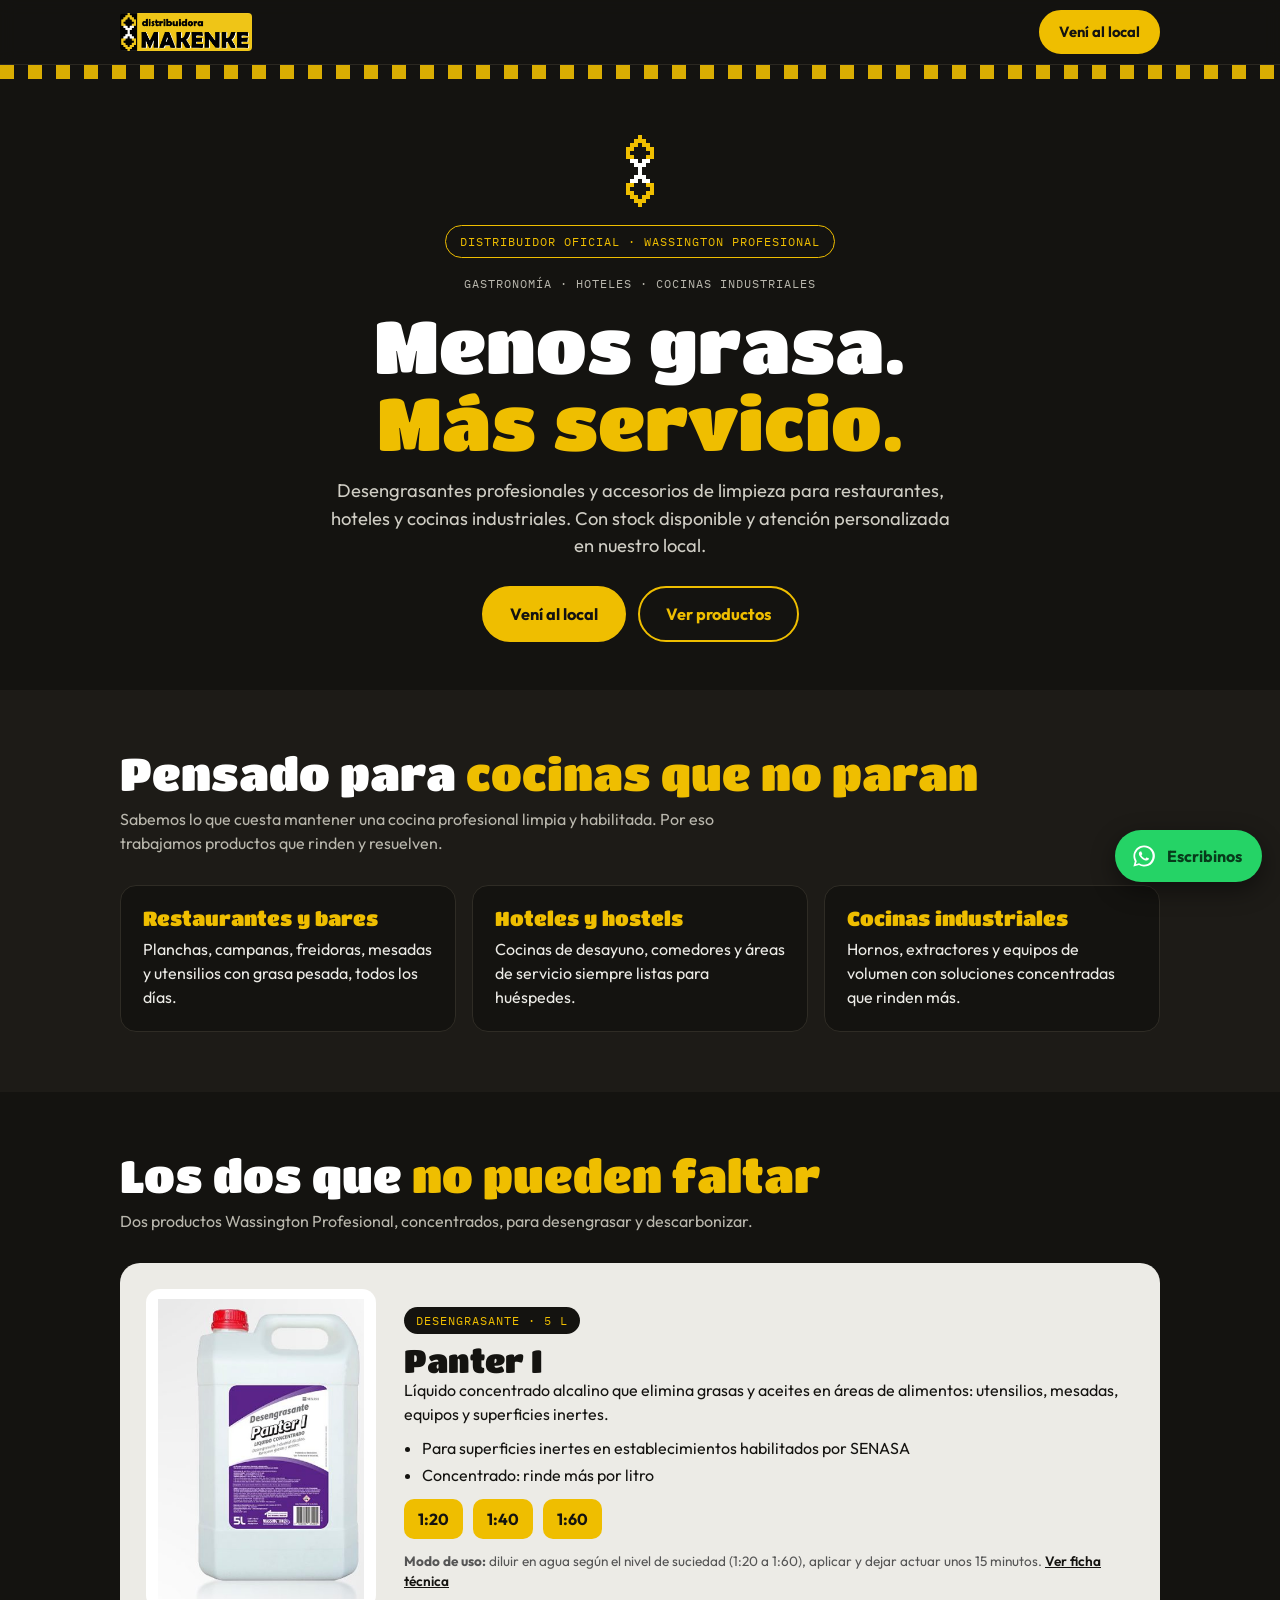
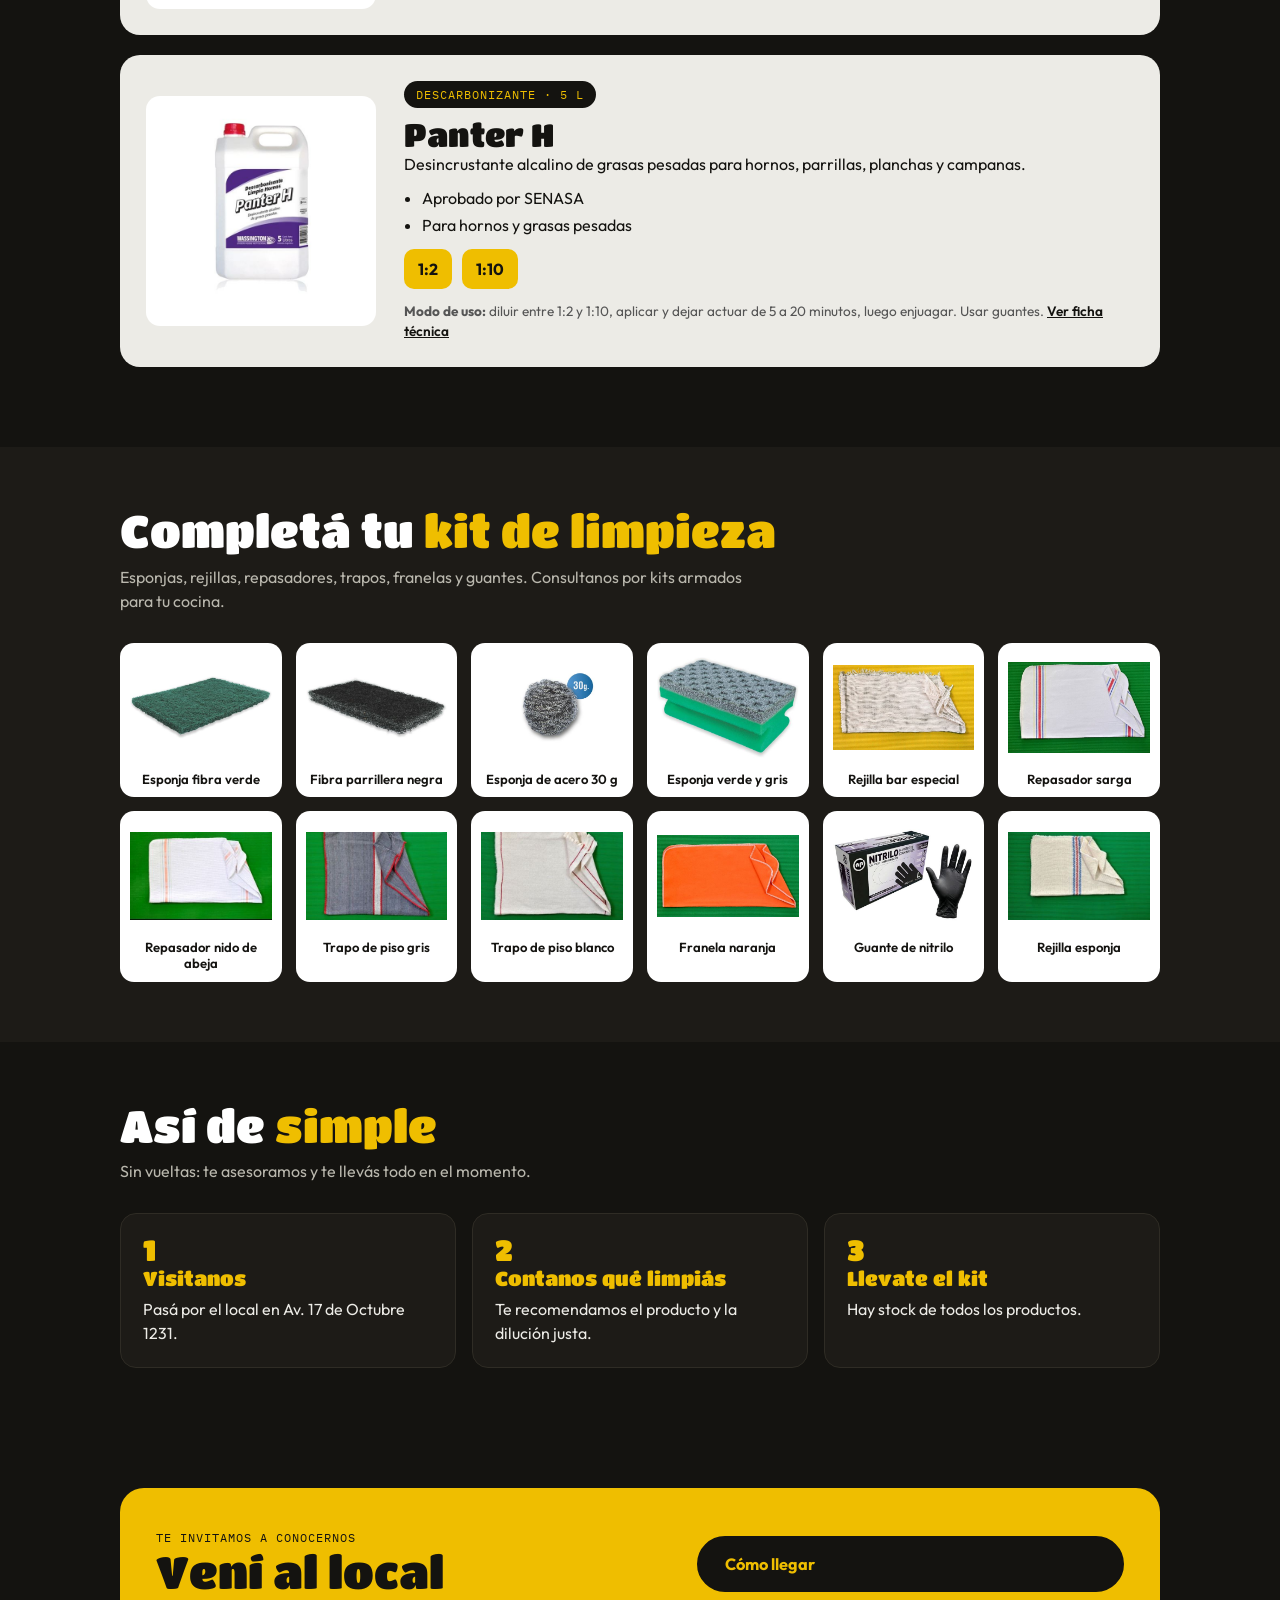
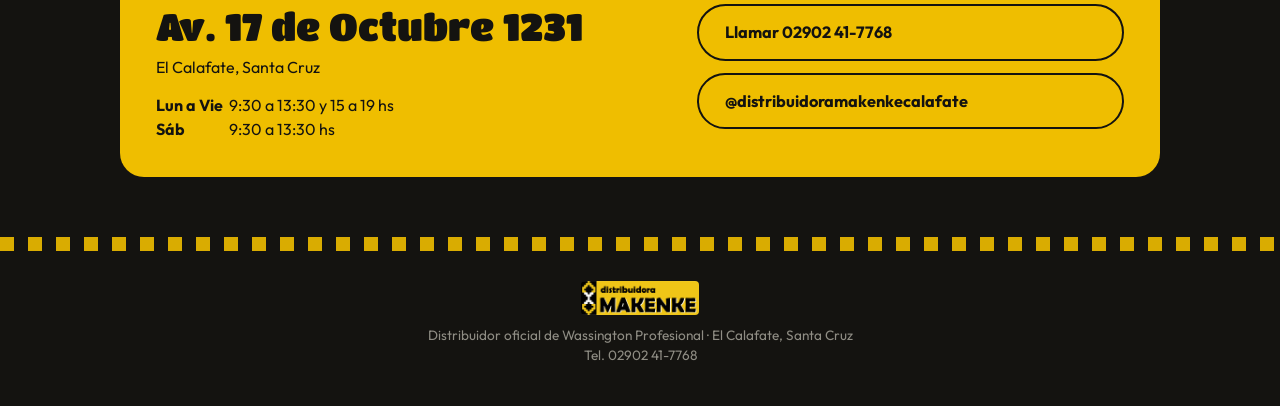
==== index.html @ ce03c11b "Subida de info" ====
<!DOCTYPE html>
<html lang="es-AR"><head><meta charset="utf-8">
<meta name="viewport" content="width=device-width,initial-scale=1">
<title>Cocina Impecable | Distribuidora Makenke · El Calafate</title>
<meta name="description" content="Desengrasantes Panter I y Panter H de Wassington Profesional para gastronomía, hoteles y cocinas industriales. Distribuidor oficial en El Calafate.">
<link rel="preconnect" href="https://fonts.googleapis.com"><link rel="preconnect" href="https://fonts.gstatic.com" crossorigin>
<link href="https://fonts.googleapis.com/css2?family=Titan+One&family=Outfit:wght@400;500;600;700&family=IBM+Plex+Mono:wght@500&display=swap" rel="stylesheet">
<style>
:root{--y:#EFBE00;--k:#141310;--k2:#1d1b17;--p:#ECEBE6;--w:#fff}
*{box-sizing:border-box;margin:0}
html{scroll-behavior:smooth}
body{font-family:Outfit,system-ui,sans-serif;background:var(--k);color:var(--p);line-height:1.5;-webkit-font-smoothing:antialiased}
img{max-width:100%;display:block}
a{color:inherit}
.wrap{max-width:1080px;margin:0 auto;padding:0 20px}
h1,h2,h3,.t{font-family:"Titan One",Outfit,sans-serif;font-weight:400;line-height:1.05}
.mono{font-family:"IBM Plex Mono",monospace;letter-spacing:.08em;text-transform:uppercase;font-size:.78rem}
.btn{display:inline-block;background:var(--y);color:var(--k);font-weight:700;text-decoration:none;padding:14px 26px;border-radius:999px;font-size:1.02rem;border:2px solid var(--y);transition:transform .15s}
.btn:hover{transform:translateY(-2px)}
.btn.o{background:transparent;color:var(--y)}
.guard{height:14px;background:repeating-linear-gradient(90deg,var(--y) 0 14px,transparent 14px 28px);opacity:.9}
header{position:sticky;top:0;z-index:9;background:rgba(20,19,16,.94);backdrop-filter:blur(8px);border-bottom:1px solid #2b2822}
header .wrap{display:flex;align-items:center;justify-content:space-between;gap:12px;padding-top:10px;padding-bottom:10px}
header img{height:38px;width:auto;border-radius:4px}
header .btn{padding:9px 18px;font-size:.92rem}
.hero{padding:56px 0 48px;text-align:center}
.hero .iso{display:flex;justify-content:center;margin-bottom:18px}
.hero h1{font-size:clamp(2.4rem,7.5vw,4.6rem);color:var(--w);margin:14px 0 16px}
.hero h1 em{font-style:normal;color:var(--y)}
.hero p.lead{max-width:640px;margin:0 auto 26px;font-size:1.15rem;color:#cfcdc4}
.cta{display:flex;gap:12px;justify-content:center;flex-wrap:wrap}
.badge{display:inline-block;border:1px solid var(--y);color:var(--y);padding:6px 14px;border-radius:999px}
section{padding:60px 0}
section.alt{background:var(--k2)}
h2{font-size:clamp(1.8rem,5vw,2.8rem);color:var(--w);margin-bottom:10px}
h2 em{font-style:normal;color:var(--y)}
.sub{color:#b9b7ad;max-width:640px;margin-bottom:30px}
.grid3{display:grid;grid-template-columns:repeat(auto-fit,minmax(240px,1fr));gap:16px}
.card{background:var(--k2);border:1px solid #2f2c25;border-radius:16px;padding:22px}
section.alt .card{background:var(--k);}
.card h3{font-size:1.25rem;color:var(--y);margin-bottom:8px}
.prod{display:grid;grid-template-columns:230px 1fr;gap:28px;align-items:center;background:var(--p);color:var(--k);border-radius:20px;padding:26px;margin-bottom:20px}
.prod .ph{background:#fff;border-radius:14px;padding:10px;display:flex;justify-content:center}
.prod .ph img{max-height:300px;width:auto;object-fit:contain}
.prod h3{font-size:2rem;color:var(--k)}
.prod .tag{display:inline-block;background:var(--k);color:var(--y);padding:4px 12px;border-radius:999px;margin-bottom:10px}
.prod ul{padding-left:18px;margin:10px 0}
.prod li{margin:3px 0}
.dil{display:flex;gap:10px;flex-wrap:wrap;margin:12px 0}
.dil span{background:var(--y);color:var(--k);font-weight:700;border-radius:10px;padding:8px 14px}
.dil small{display:block;font-weight:500;font-size:.72rem}
.fine{font-size:.85rem;color:#555}
.prod a.fl{font-weight:600;color:var(--k)}
.acc{display:grid;grid-template-columns:repeat(auto-fill,minmax(150px,1fr));gap:14px}
figure{background:#fff;border-radius:14px;padding:10px;color:var(--k);text-align:center}
figure img{height:110px;width:100%;object-fit:contain}
figcaption{font-size:.82rem;font-weight:600;margin-top:8px;line-height:1.25}
.steps{counter-reset:s;display:grid;grid-template-columns:repeat(auto-fit,minmax(220px,1fr));gap:16px}
.steps .card{position:relative;padding-top:54px}
.steps .card::before{counter-increment:s;content:counter(s);position:absolute;top:14px;left:22px;font-family:"Titan One";font-size:1.8rem;color:var(--y)}
.visit{background:var(--y);color:var(--k);border-radius:24px;padding:36px;display:grid;grid-template-columns:1.2fr 1fr;gap:28px}
.visit h2{color:var(--k)}
.visit .addr{font-family:"Titan One";font-size:clamp(1.6rem,4.5vw,2.4rem);line-height:1.1;margin:8px 0}
.visit .btn{background:var(--k);color:var(--y);border-color:var(--k)}
.visit .btn.o{background:transparent;color:var(--k)}
.hrs b{display:inline-block;min-width:70px}
footer{padding:30px 0 40px;text-align:center;color:#8f8d84;font-size:.85rem}
footer img{height:34px;margin:0 auto 10px;border-radius:4px}
@media(max-width:720px){.prod{grid-template-columns:1fr}.visit{grid-template-columns:1fr;padding:26px}.prod .ph img{max-height:220px}}
.kick{color:#b9b7ad;margin-top:16px}
.wa{position:fixed;right:18px;bottom:calc(18px + env(safe-area-inset-bottom));z-index:20;display:flex;align-items:center;gap:10px;background:#25D366;color:#073b1b;text-decoration:none;font-weight:700;padding:13px 20px 13px 16px;border-radius:999px;box-shadow:0 8px 24px rgba(0,0,0,.45);animation:pulse 2.6s infinite}
.wa svg{width:26px;height:26px;flex:none}
@keyframes pulse{0%{box-shadow:0 8px 24px rgba(0,0,0,.45),0 0 0 0 rgba(37,211,102,.55)}70%,100%{box-shadow:0 8px 24px rgba(0,0,0,.45),0 0 0 16px rgba(37,211,102,0)}}
@keyframes up{from{opacity:0;transform:translateY(18px)}to{opacity:1;transform:none}}
@keyframes flo{50%{transform:translateY(-6px)}}
@keyframes slide{to{background-position:28px 0}}
.hero .iso{animation:flo 4s ease-in-out infinite}
.hero .wrap>*{animation:up .8s both}
.hero .wrap>*:nth-child(2){animation-delay:.1s}.hero .wrap>*:nth-child(3){animation-delay:.2s}.hero .wrap>*:nth-child(4){animation-delay:.3s}.hero .wrap>*:nth-child(5){animation-delay:.4s}.hero .wrap>*:nth-child(6){animation-delay:.5s}
.guard{animation:slide 3s linear infinite}
.rv{opacity:0;transform:translateY(22px);transition:opacity .7s ease,transform .7s ease}
.rv.in{opacity:1;transform:none}
.card,figure,.prod{transition:transform .25s ease,box-shadow .25s ease}
.card:hover,figure:hover{transform:translateY(-4px)}
.prod:hover{box-shadow:0 14px 34px rgba(0,0,0,.4)}
@media(prefers-reduced-motion:reduce){*{animation:none!important;transition:none!important}.rv{opacity:1;transform:none}}
@media(max-width:720px){.wa span{display:none}.wa{padding:14px}}
</style></head><body>
<header><div class="wrap"><a href="#top"><img src="[data-uri]" alt="Distribuidora Makenke"></a><a class="btn" href="#visitanos">Vení al local</a></div></header>
<div class="guard"></div>
<main id="top">
<div class="hero"><div class="wrap">
<div class="iso"><svg viewBox="0 0 42 108" width="28" height="72" aria-hidden="true"><rect x="18" y="0" width="6" height="6" fill="#EFBE00"/><rect x="12" y="6" width="6" height="6" fill="#EFBE00"/><rect x="18" y="6" width="6" height="6" fill="#EFBE00"/><rect x="24" y="6" width="6" height="6" fill="#EFBE00"/><rect x="6" y="12" width="6" height="6" fill="#EFBE00"/><rect x="12" y="12" width="6" height="6" fill="#EFBE00"/><rect x="24" y="12" width="6" height="6" fill="#EFBE00"/><rect x="30" y="12" width="6" height="6" fill="#EFBE00"/><rect x="0" y="18" width="6" height="6" fill="#EFBE00"/><rect x="6" y="18" width="6" height="6" fill="#EFBE00"/><rect x="30" y="18" width="6" height="6" fill="#EFBE00"/><rect x="36" y="18" width="6" height="6" fill="#EFBE00"/><rect x="0" y="24" width="6" height="6" fill="#EFBE00"/><rect x="36" y="24" width="6" height="6" fill="#EFBE00"/><rect x="0" y="30" width="6" height="6" fill="#EFBE00"/><rect x="6" y="30" width="6" height="6" fill="#EFBE00"/><rect x="30" y="30" width="6" height="6" fill="#EFBE00"/><rect x="36" y="30" width="6" height="6" fill="#EFBE00"/><rect x="6" y="36" width="6" height="6" fill="#fff"/><rect x="12" y="36" width="6" height="6" fill="#fff"/><rect x="24" y="36" width="6" height="6" fill="#fff"/><rect x="30" y="36" width="6" height="6" fill="#fff"/><rect x="12" y="42" width="6" height="6" fill="#fff"/><rect x="18" y="42" width="6" height="6" fill="#fff"/><rect x="24" y="42" width="6" height="6" fill="#fff"/><rect x="18" y="48" width="6" height="6" fill="#fff"/><rect x="18" y="54" width="6" height="6" fill="#fff"/><rect x="12" y="60" width="6" height="6" fill="#fff"/><rect x="18" y="60" width="6" height="6" fill="#fff"/><rect x="24" y="60" width="6" height="6" fill="#fff"/><rect x="6" y="66" width="6" height="6" fill="#fff"/><rect x="12" y="66" width="6" height="6" fill="#fff"/><rect x="24" y="66" width="6" height="6" fill="#fff"/><rect x="30" y="66" width="6" height="6" fill="#fff"/><rect x="0" y="72" width="6" height="6" fill="#EFBE00"/><rect x="6" y="72" width="6" height="6" fill="#EFBE00"/><rect x="30" y="72" width="6" height="6" fill="#EFBE00"/><rect x="36" y="72" width="6" height="6" fill="#EFBE00"/><rect x="0" y="78" width="6" height="6" fill="#EFBE00"/><rect x="36" y="78" width="6" height="6" fill="#EFBE00"/><rect x="0" y="84" width="6" height="6" fill="#EFBE00"/><rect x="6" y="84" width="6" height="6" fill="#EFBE00"/><rect x="30" y="84" width="6" height="6" fill="#EFBE00"/><rect x="36" y="84" width="6" height="6" fill="#EFBE00"/><rect x="6" y="90" width="6" height="6" fill="#EFBE00"/><rect x="12" y="90" width="6" height="6" fill="#EFBE00"/><rect x="24" y="90" width="6" height="6" fill="#EFBE00"/><rect x="30" y="90" width="6" height="6" fill="#EFBE00"/><rect x="12" y="96" width="6" height="6" fill="#EFBE00"/><rect x="18" y="96" width="6" height="6" fill="#EFBE00"/><rect x="24" y="96" width="6" height="6" fill="#EFBE00"/><rect x="18" y="102" width="6" height="6" fill="#EFBE00"/></svg></div>
<span class="badge mono">Distribuidor oficial · Wassington Profesional</span>
<p class="mono kick">Gastronomía · Hoteles · Cocinas industriales</p>
<h1>Menos grasa.<br><em>Más servicio.</em></h1>
<p class="lead">Desengrasantes profesionales y accesorios de limpieza para restaurantes, hoteles y cocinas industriales. Con stock disponible y atención personalizada en nuestro local.</p>
<div class="cta"><a class="btn" href="#visitanos">Vení al local</a><a class="btn o" href="#productos">Ver productos</a></div>
</div></div>

<section class="alt"><div class="wrap">
<h2>Pensado para <em>cocinas que no paran</em></h2>
<p class="sub">Sabemos lo que cuesta mantener una cocina profesional limpia y habilitada. Por eso trabajamos productos que rinden y resuelven.</p>
<div class="grid3">
<div class="card"><h3>Restaurantes y bares</h3><p>Planchas, campanas, freidoras, mesadas y utensilios con grasa pesada, todos los días.</p></div>
<div class="card"><h3>Hoteles y hostels</h3><p>Cocinas de desayuno, comedores y áreas de servicio siempre listas para huéspedes.</p></div>
<div class="card"><h3>Cocinas industriales</h3><p>Hornos, extractores y equipos de volumen con soluciones concentradas que rinden más.</p></div>
</div></div></section>

<section id="productos"><div class="wrap">
<h2>Los dos que <em>no pueden faltar</em></h2>
<p class="sub">Dos productos Wassington Profesional, concentrados, para desengrasar y descarbonizar.</p>

<article class="prod"><div class="ph"><img src="[data-uri]" alt="Panter I desengrasante 5 litros"></div>
<div><span class="tag mono">Desengrasante · 5 L</span><h3>Panter I</h3>
<p>Líquido concentrado alcalino que elimina grasas y aceites en áreas de alimentos: utensilios, mesadas, equipos y superficies inertes.</p>
<ul><li>Para superficies inertes en establecimientos habilitados por SENASA</li><li>Concentrado: rinde más por litro</li></ul>
<div class="dil"><span>1:20</span><span>1:40</span><span>1:60</span></div>
<p class="fine"><b>Modo de uso:</b> diluir en agua según el nivel de suciedad (1:20 a 1:60), aplicar y dejar actuar unos 15 minutos. <a class="fl" href="https://wassington.com.ar/wp-content/uploads/2024/09/Panter-I.pdf">Ver ficha técnica</a></p></div></article>

<article class="prod"><div class="ph"><img src="[data-uri]" alt="Panter H descarbonizante limpia hornos 5 litros"></div>
<div><span class="tag mono">Descarbonizante · 5 L</span><h3>Panter H</h3>
<p>Desincrustante alcalino de grasas pesadas para hornos, parrillas, planchas y campanas.</p>
<ul><li>Aprobado por SENASA</li><li>Para hornos y grasas pesadas</li></ul>
<div class="dil"><span>1:2</span><span>1:10</span></div>
<p class="fine"><b>Modo de uso:</b> diluir entre 1:2 y 1:10, aplicar y dejar actuar de 5 a 20 minutos, luego enjuagar. Usar guantes. <a class="fl" href="https://wassington.com.ar/wp-content/uploads/2024/09/Panter-H.pdf">Ver ficha técnica</a></p></div></article>
</div></section>

<section class="alt"><div class="wrap">
<h2>Completá tu <em>kit de limpieza</em></h2>
<p class="sub">Esponjas, rejillas, repasadores, trapos, franelas y guantes. Consultanos por kits armados para tu cocina.</p>
<div class="acc"><figure><img loading="lazy" src="[data-uri]" alt="Esponja fibra verde"><figcaption>Esponja fibra verde</figcaption></figure><figure><img loading="lazy" src="[data-uri]" alt="Fibra parrillera negra"><figcaption>Fibra parrillera negra</figcaption></figure><figure><img loading="lazy" src="[data-uri]" alt="Esponja de acero 30 g"><figcaption>Esponja de acero 30 g</figcaption></figure><figure><img loading="lazy" src="[data-uri]" alt="Esponja verde y gris"><figcaption>Esponja verde y gris</figcaption></figure><figure><img loading="lazy" src="[data-uri]" alt="Rejilla bar especial"><figcaption>Rejilla bar especial</figcaption></figure><figure><img loading="lazy" src="[data-uri]" alt="Repasador sarga"><figcaption>Repasador sarga</figcaption></figure><figure><img loading="lazy" src="[data-uri]" alt="Repasador nido de abeja"><figcaption>Repasador nido de abeja</figcaption></figure><figure><img loading="lazy" src="[data-uri]" alt="Trapo de piso gris"><figcaption>Trapo de piso gris</figcaption></figure><figure><img loading="lazy" src="[data-uri]" alt="Trapo de piso blanco"><figcaption>Trapo de piso blanco</figcaption></figure><figure><img loading="lazy" src="[data-uri]" alt="Franela naranja"><figcaption>Franela naranja</figcaption></figure><figure><img loading="lazy" src="[data-uri]" alt="Guante de nitrilo"><figcaption>Guante de nitrilo</figcaption></figure><figure><img loading="lazy" src="[data-uri]" alt="Rejilla esponja"><figcaption>Rejilla esponja</figcaption></figure></div>
</div></section>

<section><div class="wrap">
<h2>Así de <em>simple</em></h2>
<p class="sub">Sin vueltas: te asesoramos y te llevás todo en el momento.</p>
<div class="steps">
<div class="card"><h3>Visitanos</h3><p>Pasá por el local en Av. 17 de Octubre 1231.</p></div>
<div class="card"><h3>Contanos qué limpiás</h3><p>Te recomendamos el producto y la dilución justa.</p></div>
<div class="card"><h3>Llevate el kit</h3><p>Hay stock de todos los productos.</p></div>
</div></div></section>

<section id="visitanos"><div class="wrap">
<div class="visit"><div>
<span class="mono">Te invitamos a conocernos</span>
<h2>Vení al local</h2>
<p class="addr">Av. 17 de Octubre 1231</p>
<p>El Calafate, Santa Cruz</p>
<p class="hrs" style="margin-top:14px"><b>Lun a Vie</b> 9:30 a 13:30 y 15 a 19 hs<br><b>Sáb</b> 9:30 a 13:30 hs</p>
</div><div style="display:flex;flex-direction:column;gap:12px;justify-content:center">
<a class="btn" href="https://www.google.com/maps/search/?api=1&query=Av.+17+de+Octubre+1231,+El+Calafate,+Santa+Cruz">Cómo llegar</a>
<a class="btn o" href="tel:+542902417768">Llamar 02902 41-7768</a>
<a class="btn o" href="https://www.instagram.com/distribuidoramakenkecalafate">@distribuidoramakenkecalafate</a>
</div></div></div></section>
</main>
<div class="guard"></div>
<footer><div class="wrap"><img src="[data-uri]" alt="Distribuidora Makenke"><p>Distribuidor oficial de Wassington Profesional · El Calafate, Santa Cruz</p><p>Tel. 02902 41-7768</p></div></footer>
<a class="wa" href="https://wa.me/5492902417768?text=Hola%20Makenke%2C%20quiero%20consultar%20por%20productos%20de%20limpieza%20para%20mi%20cocina" aria-label="Escribinos por WhatsApp"><svg viewBox="0 0 32 32" fill="#fff"><path d="M16 3C8.8 3 3 8.8 3 16c0 2.3.6 4.5 1.7 6.4L3 29l6.8-1.8A13 13 0 1 0 16 3zm0 23.7c-2 0-3.9-.5-5.600-1.500l-.4-.2-4 1 1.100-3.900-.3-.4A10.700 10.700 0 1 1 16 26.700zm5.900-8c-.3-.2-1.900-.9-2.200-1-.3-.1-.5-.2-.7.200-.2.300-.8 1-1 1.200-.2.200-.4.200-.7.100-.3-.2-1.400-.5-2.600-1.600-1-.9-1.600-1.900-1.800-2.200-.2-.3 0-.5.100-.7l.5-.5c.1-.2.200-.3.300-.5.100-.2 0-.4 0-.5l-1-2.300c-.2-.6-.5-.5-.7-.5h-.6c-.2 0-.5.100-.8.400-.3.300-1 1-1 2.500s1.100 2.900 1.200 3.100c.2.200 2.100 3.200 5.100 4.500 2 .8 2.700.9 3.700.7.600-.1 1.900-.8 2.100-1.500.3-.7.300-1.400.2-1.500l-.6-.3z"/></svg><span>Escribinos</span></a>
<script>
(function(){var els=document.querySelectorAll("section h2,section .sub,.card,.prod,figure,.visit");els.forEach(function(e){e.classList.add("rv")});
if(!("IntersectionObserver" in window)){els.forEach(function(e){e.classList.add("in")});return}
var io=new IntersectionObserver(function(a){a.forEach(function(x){if(x.isIntersecting){x.target.classList.add("in");io.unobserve(x.target)}})},{threshold:.12});
els.forEach(function(e){io.observe(e)})})();
</script>
</body></html>
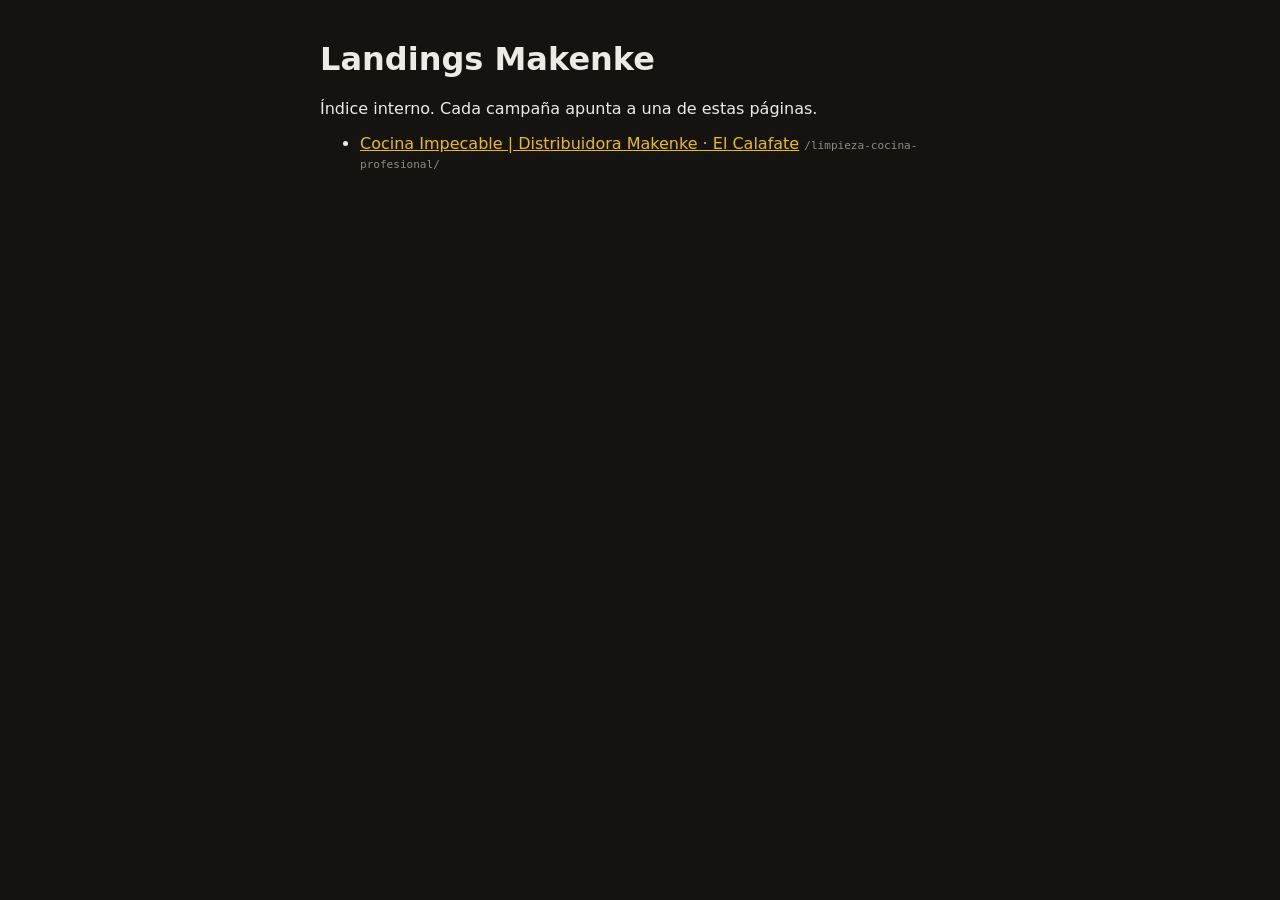
==== commit 49c5e4e2: "Subida de estructura" ====
--- a/index.html
+++ b/index.html
@@ -1,166 +1,8 @@
 <!DOCTYPE html>
-<html lang="es-AR"><head><meta charset="utf-8">
-<meta name="viewport" content="width=device-width,initial-scale=1">
-<title>Cocina Impecable | Distribuidora Makenke · El Calafate</title>
-<meta name="description" content="Desengrasantes Panter I y Panter H de Wassington Profesional para gastronomía, hoteles y cocinas industriales. Distribuidor oficial en El Calafate.">
-<link rel="preconnect" href="https://fonts.googleapis.com"><link rel="preconnect" href="https://fonts.gstatic.com" crossorigin>
-<link href="https://fonts.googleapis.com/css2?family=Titan+One&family=Outfit:wght@400;500;600;700&family=IBM+Plex+Mono:wght@500&display=swap" rel="stylesheet">
-<style>
-:root{--y:#EFBE00;--k:#141310;--k2:#1d1b17;--p:#ECEBE6;--w:#fff}
-*{box-sizing:border-box;margin:0}
-html{scroll-behavior:smooth}
-body{font-family:Outfit,system-ui,sans-serif;background:var(--k);color:var(--p);line-height:1.5;-webkit-font-smoothing:antialiased}
-img{max-width:100%;display:block}
-a{color:inherit}
-.wrap{max-width:1080px;margin:0 auto;padding:0 20px}
-h1,h2,h3,.t{font-family:"Titan One",Outfit,sans-serif;font-weight:400;line-height:1.05}
-.mono{font-family:"IBM Plex Mono",monospace;letter-spacing:.08em;text-transform:uppercase;font-size:.78rem}
-.btn{display:inline-block;background:var(--y);color:var(--k);font-weight:700;text-decoration:none;padding:14px 26px;border-radius:999px;font-size:1.02rem;border:2px solid var(--y);transition:transform .15s}
-.btn:hover{transform:translateY(-2px)}
-.btn.o{background:transparent;color:var(--y)}
-.guard{height:14px;background:repeating-linear-gradient(90deg,var(--y) 0 14px,transparent 14px 28px);opacity:.9}
-header{position:sticky;top:0;z-index:9;background:rgba(20,19,16,.94);backdrop-filter:blur(8px);border-bottom:1px solid #2b2822}
-header .wrap{display:flex;align-items:center;justify-content:space-between;gap:12px;padding-top:10px;padding-bottom:10px}
-header img{height:38px;width:auto;border-radius:4px}
-header .btn{padding:9px 18px;font-size:.92rem}
-.hero{padding:56px 0 48px;text-align:center}
-.hero .iso{display:flex;justify-content:center;margin-bottom:18px}
-.hero h1{font-size:clamp(2.4rem,7.5vw,4.6rem);color:var(--w);margin:14px 0 16px}
-.hero h1 em{font-style:normal;color:var(--y)}
-.hero p.lead{max-width:640px;margin:0 auto 26px;font-size:1.15rem;color:#cfcdc4}
-.cta{display:flex;gap:12px;justify-content:center;flex-wrap:wrap}
-.badge{display:inline-block;border:1px solid var(--y);color:var(--y);padding:6px 14px;border-radius:999px}
-section{padding:60px 0}
-section.alt{background:var(--k2)}
-h2{font-size:clamp(1.8rem,5vw,2.8rem);color:var(--w);margin-bottom:10px}
-h2 em{font-style:normal;color:var(--y)}
-.sub{color:#b9b7ad;max-width:640px;margin-bottom:30px}
-.grid3{display:grid;grid-template-columns:repeat(auto-fit,minmax(240px,1fr));gap:16px}
-.card{background:var(--k2);border:1px solid #2f2c25;border-radius:16px;padding:22px}
-section.alt .card{background:var(--k);}
-.card h3{font-size:1.25rem;color:var(--y);margin-bottom:8px}
-.prod{display:grid;grid-template-columns:230px 1fr;gap:28px;align-items:center;background:var(--p);color:var(--k);border-radius:20px;padding:26px;margin-bottom:20px}
-.prod .ph{background:#fff;border-radius:14px;padding:10px;display:flex;justify-content:center}
-.prod .ph img{max-height:300px;width:auto;object-fit:contain}
-.prod h3{font-size:2rem;color:var(--k)}
-.prod .tag{display:inline-block;background:var(--k);color:var(--y);padding:4px 12px;border-radius:999px;margin-bottom:10px}
-.prod ul{padding-left:18px;margin:10px 0}
-.prod li{margin:3px 0}
-.dil{display:flex;gap:10px;flex-wrap:wrap;margin:12px 0}
-.dil span{background:var(--y);color:var(--k);font-weight:700;border-radius:10px;padding:8px 14px}
-.dil small{display:block;font-weight:500;font-size:.72rem}
-.fine{font-size:.85rem;color:#555}
-.prod a.fl{font-weight:600;color:var(--k)}
-.acc{display:grid;grid-template-columns:repeat(auto-fill,minmax(150px,1fr));gap:14px}
-figure{background:#fff;border-radius:14px;padding:10px;color:var(--k);text-align:center}
-figure img{height:110px;width:100%;object-fit:contain}
-figcaption{font-size:.82rem;font-weight:600;margin-top:8px;line-height:1.25}
-.steps{counter-reset:s;display:grid;grid-template-columns:repeat(auto-fit,minmax(220px,1fr));gap:16px}
-.steps .card{position:relative;padding-top:54px}
-.steps .card::before{counter-increment:s;content:counter(s);position:absolute;top:14px;left:22px;font-family:"Titan One";font-size:1.8rem;color:var(--y)}
-.visit{background:var(--y);color:var(--k);border-radius:24px;padding:36px;display:grid;grid-template-columns:1.2fr 1fr;gap:28px}
-.visit h2{color:var(--k)}
-.visit .addr{font-family:"Titan One";font-size:clamp(1.6rem,4.5vw,2.4rem);line-height:1.1;margin:8px 0}
-.visit .btn{background:var(--k);color:var(--y);border-color:var(--k)}
-.visit .btn.o{background:transparent;color:var(--k)}
-.hrs b{display:inline-block;min-width:70px}
-footer{padding:30px 0 40px;text-align:center;color:#8f8d84;font-size:.85rem}
-footer img{height:34px;margin:0 auto 10px;border-radius:4px}
-@media(max-width:720px){.prod{grid-template-columns:1fr}.visit{grid-template-columns:1fr;padding:26px}.prod .ph img{max-height:220px}}
-.kick{color:#b9b7ad;margin-top:16px}
-.wa{position:fixed;right:18px;bottom:calc(18px + env(safe-area-inset-bottom));z-index:20;display:flex;align-items:center;gap:10px;background:#25D366;color:#073b1b;text-decoration:none;font-weight:700;padding:13px 20px 13px 16px;border-radius:999px;box-shadow:0 8px 24px rgba(0,0,0,.45);animation:pulse 2.6s infinite}
-.wa svg{width:26px;height:26px;flex:none}
-@keyframes pulse{0%{box-shadow:0 8px 24px rgba(0,0,0,.45),0 0 0 0 rgba(37,211,102,.55)}70%,100%{box-shadow:0 8px 24px rgba(0,0,0,.45),0 0 0 16px rgba(37,211,102,0)}}
-@keyframes up{from{opacity:0;transform:translateY(18px)}to{opacity:1;transform:none}}
-@keyframes flo{50%{transform:translateY(-6px)}}
-@keyframes slide{to{background-position:28px 0}}
-.hero .iso{animation:flo 4s ease-in-out infinite}
-.hero .wrap>*{animation:up .8s both}
-.hero .wrap>*:nth-child(2){animation-delay:.1s}.hero .wrap>*:nth-child(3){animation-delay:.2s}.hero .wrap>*:nth-child(4){animation-delay:.3s}.hero .wrap>*:nth-child(5){animation-delay:.4s}.hero .wrap>*:nth-child(6){animation-delay:.5s}
-.guard{animation:slide 3s linear infinite}
-.rv{opacity:0;transform:translateY(22px);transition:opacity .7s ease,transform .7s ease}
-.rv.in{opacity:1;transform:none}
-.card,figure,.prod{transition:transform .25s ease,box-shadow .25s ease}
-.card:hover,figure:hover{transform:translateY(-4px)}
-.prod:hover{box-shadow:0 14px 34px rgba(0,0,0,.4)}
-@media(prefers-reduced-motion:reduce){*{animation:none!important;transition:none!important}.rv{opacity:1;transform:none}}
-@media(max-width:720px){.wa span{display:none}.wa{padding:14px}}
-</style></head><body>
-<header><div class="wrap"><a href="#top"><img src="[data-uri]" alt="Distribuidora Makenke"></a><a class="btn" href="#visitanos">Vení al local</a></div></header>
-<div class="guard"></div>
-<main id="top">
-<div class="hero"><div class="wrap">
-<div class="iso"><svg viewBox="0 0 42 108" width="28" height="72" aria-hidden="true"><rect x="18" y="0" width="6" height="6" fill="#EFBE00"/><rect x="12" y="6" width="6" height="6" fill="#EFBE00"/><rect x="18" y="6" width="6" height="6" fill="#EFBE00"/><rect x="24" y="6" width="6" height="6" fill="#EFBE00"/><rect x="6" y="12" width="6" height="6" fill="#EFBE00"/><rect x="12" y="12" width="6" height="6" fill="#EFBE00"/><rect x="24" y="12" width="6" height="6" fill="#EFBE00"/><rect x="30" y="12" width="6" height="6" fill="#EFBE00"/><rect x="0" y="18" width="6" height="6" fill="#EFBE00"/><rect x="6" y="18" width="6" height="6" fill="#EFBE00"/><rect x="30" y="18" width="6" height="6" fill="#EFBE00"/><rect x="36" y="18" width="6" height="6" fill="#EFBE00"/><rect x="0" y="24" width="6" height="6" fill="#EFBE00"/><rect x="36" y="24" width="6" height="6" fill="#EFBE00"/><rect x="0" y="30" width="6" height="6" fill="#EFBE00"/><rect x="6" y="30" width="6" height="6" fill="#EFBE00"/><rect x="30" y="30" width="6" height="6" fill="#EFBE00"/><rect x="36" y="30" width="6" height="6" fill="#EFBE00"/><rect x="6" y="36" width="6" height="6" fill="#fff"/><rect x="12" y="36" width="6" height="6" fill="#fff"/><rect x="24" y="36" width="6" height="6" fill="#fff"/><rect x="30" y="36" width="6" height="6" fill="#fff"/><rect x="12" y="42" width="6" height="6" fill="#fff"/><rect x="18" y="42" width="6" height="6" fill="#fff"/><rect x="24" y="42" width="6" height="6" fill="#fff"/><rect x="18" y="48" width="6" height="6" fill="#fff"/><rect x="18" y="54" width="6" height="6" fill="#fff"/><rect x="12" y="60" width="6" height="6" fill="#fff"/><rect x="18" y="60" width="6" height="6" fill="#fff"/><rect x="24" y="60" width="6" height="6" fill="#fff"/><rect x="6" y="66" width="6" height="6" fill="#fff"/><rect x="12" y="66" width="6" height="6" fill="#fff"/><rect x="24" y="66" width="6" height="6" fill="#fff"/><rect x="30" y="66" width="6" height="6" fill="#fff"/><rect x="0" y="72" width="6" height="6" fill="#EFBE00"/><rect x="6" y="72" width="6" height="6" fill="#EFBE00"/><rect x="30" y="72" width="6" height="6" fill="#EFBE00"/><rect x="36" y="72" width="6" height="6" fill="#EFBE00"/><rect x="0" y="78" width="6" height="6" fill="#EFBE00"/><rect x="36" y="78" width="6" height="6" fill="#EFBE00"/><rect x="0" y="84" width="6" height="6" fill="#EFBE00"/><rect x="6" y="84" width="6" height="6" fill="#EFBE00"/><rect x="30" y="84" width="6" height="6" fill="#EFBE00"/><rect x="36" y="84" width="6" height="6" fill="#EFBE00"/><rect x="6" y="90" width="6" height="6" fill="#EFBE00"/><rect x="12" y="90" width="6" height="6" fill="#EFBE00"/><rect x="24" y="90" width="6" height="6" fill="#EFBE00"/><rect x="30" y="90" width="6" height="6" fill="#EFBE00"/><rect x="12" y="96" width="6" height="6" fill="#EFBE00"/><rect x="18" y="96" width="6" height="6" fill="#EFBE00"/><rect x="24" y="96" width="6" height="6" fill="#EFBE00"/><rect x="18" y="102" width="6" height="6" fill="#EFBE00"/></svg></div>
-<span class="badge mono">Distribuidor oficial · Wassington Profesional</span>
-<p class="mono kick">Gastronomía · Hoteles · Cocinas industriales</p>
-<h1>Menos grasa.<br><em>Más servicio.</em></h1>
-<p class="lead">Desengrasantes profesionales y accesorios de limpieza para restaurantes, hoteles y cocinas industriales. Con stock disponible y atención personalizada en nuestro local.</p>
-<div class="cta"><a class="btn" href="#visitanos">Vení al local</a><a class="btn o" href="#productos">Ver productos</a></div>
-</div></div>
-
-<section class="alt"><div class="wrap">
-<h2>Pensado para <em>cocinas que no paran</em></h2>
-<p class="sub">Sabemos lo que cuesta mantener una cocina profesional limpia y habilitada. Por eso trabajamos productos que rinden y resuelven.</p>
-<div class="grid3">
-<div class="card"><h3>Restaurantes y bares</h3><p>Planchas, campanas, freidoras, mesadas y utensilios con grasa pesada, todos los días.</p></div>
-<div class="card"><h3>Hoteles y hostels</h3><p>Cocinas de desayuno, comedores y áreas de servicio siempre listas para huéspedes.</p></div>
-<div class="card"><h3>Cocinas industriales</h3><p>Hornos, extractores y equipos de volumen con soluciones concentradas que rinden más.</p></div>
-</div></div></section>
-
-<section id="productos"><div class="wrap">
-<h2>Los dos que <em>no pueden faltar</em></h2>
-<p class="sub">Dos productos Wassington Profesional, concentrados, para desengrasar y descarbonizar.</p>
-
-<article class="prod"><div class="ph"><img src="[data-uri]" alt="Panter I desengrasante 5 litros"></div>
-<div><span class="tag mono">Desengrasante · 5 L</span><h3>Panter I</h3>
-<p>Líquido concentrado alcalino que elimina grasas y aceites en áreas de alimentos: utensilios, mesadas, equipos y superficies inertes.</p>
-<ul><li>Para superficies inertes en establecimientos habilitados por SENASA</li><li>Concentrado: rinde más por litro</li></ul>
-<div class="dil"><span>1:20</span><span>1:40</span><span>1:60</span></div>
-<p class="fine"><b>Modo de uso:</b> diluir en agua según el nivel de suciedad (1:20 a 1:60), aplicar y dejar actuar unos 15 minutos. <a class="fl" href="https://wassington.com.ar/wp-content/uploads/2024/09/Panter-I.pdf">Ver ficha técnica</a></p></div></article>
-
-<article class="prod"><div class="ph"><img src="[data-uri]" alt="Panter H descarbonizante limpia hornos 5 litros"></div>
-<div><span class="tag mono">Descarbonizante · 5 L</span><h3>Panter H</h3>
-<p>Desincrustante alcalino de grasas pesadas para hornos, parrillas, planchas y campanas.</p>
-<ul><li>Aprobado por SENASA</li><li>Para hornos y grasas pesadas</li></ul>
-<div class="dil"><span>1:2</span><span>1:10</span></div>
-<p class="fine"><b>Modo de uso:</b> diluir entre 1:2 y 1:10, aplicar y dejar actuar de 5 a 20 minutos, luego enjuagar. Usar guantes. <a class="fl" href="https://wassington.com.ar/wp-content/uploads/2024/09/Panter-H.pdf">Ver ficha técnica</a></p></div></article>
-</div></section>
-
-<section class="alt"><div class="wrap">
-<h2>Completá tu <em>kit de limpieza</em></h2>
-<p class="sub">Esponjas, rejillas, repasadores, trapos, franelas y guantes. Consultanos por kits armados para tu cocina.</p>
-<div class="acc"><figure><img loading="lazy" src="[data-uri]" alt="Esponja fibra verde"><figcaption>Esponja fibra verde</figcaption></figure><figure><img loading="lazy" src="[data-uri]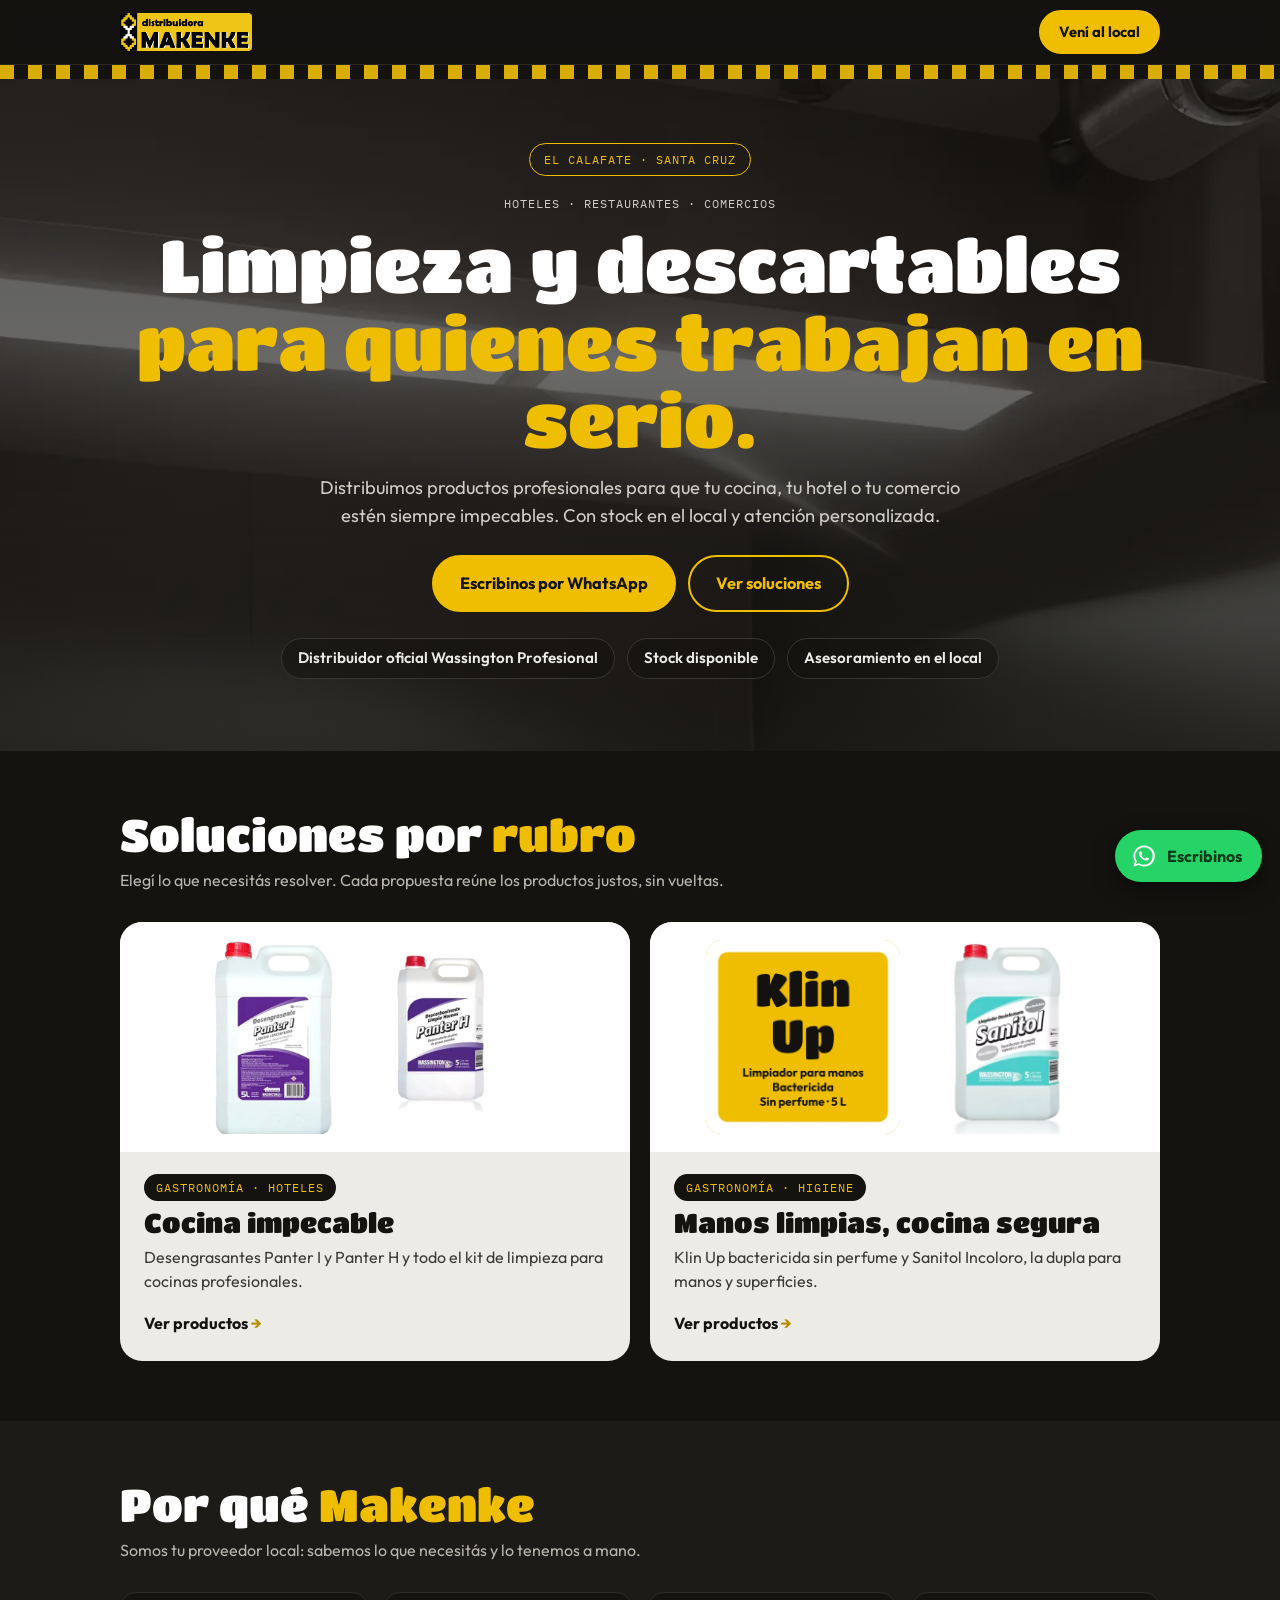
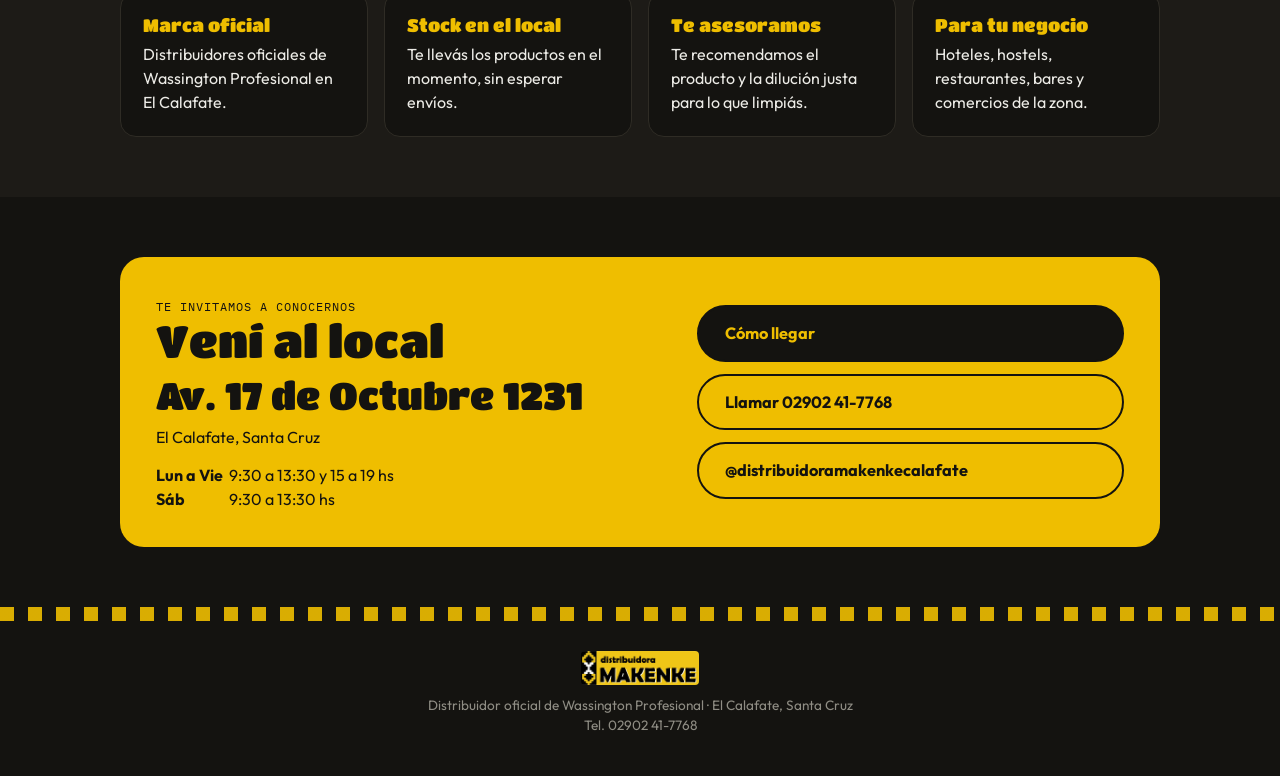
==== commit c1d21101: "Add files via upload" ====
--- a/index.html
+++ b/index.html
@@ -1,8 +1,78 @@
 <!DOCTYPE html>
-<html lang="es-AR"><head><meta charset="utf-8"><meta name="viewport" content="width=device-width,initial-scale=1">
-<meta name="robots" content="noindex"><title>Landings Makenke</title>
-<style>body{font-family:system-ui,sans-serif;background:#141310;color:#ECEBE6;max-width:640px;margin:40px auto;padding:0 20px}
-a{color:#EFBE00}li{margin:14px 0}code{color:#8f8d84;font-size:.85em}</style></head><body>
-<h1>Landings Makenke</h1><p>Índice interno. Cada campaña apunta a una de estas páginas.</p><ul>
-<li><a href="/limpieza-cocina-profesional/">Cocina Impecable | Distribuidora Makenke · El Calafate</a> <code>/limpieza-cocina-profesional/</code></li>
-</ul></body></html>+<html lang="es-AR"><head><meta charset="utf-8">
+<meta name="viewport" content="width=device-width,initial-scale=1">
+<title>Distribuidora Makenke | Limpieza y descartables en El Calafate</title>
+<meta name="description" content="Distribuidora Makenke en El Calafate: productos de limpieza y descartables para hoteles, restaurantes y comercios. Distribuidor oficial de Wassington Profesional.">
+<link rel="preconnect" href="https://fonts.googleapis.com"><link rel="preconnect" href="https://fonts.gstatic.com" crossorigin>
+<link href="https://fonts.googleapis.com/css2?family=Titan+One&family=Outfit:wght@400;500;600;700&family=IBM+Plex+Mono:wght@500&display=swap" rel="stylesheet">
+<link rel="stylesheet" href="/assets/css/base.css">
+<style>
+.tiles{display:grid;grid-template-columns:repeat(auto-fit,minmax(300px,1fr));gap:20px}
+.tile{display:flex;flex-direction:column;text-decoration:none;background:var(--p);color:var(--k);border-radius:22px;overflow:hidden;transition:transform .2s,box-shadow .2s;box-shadow:0 0 0 0 var(--y)}
+.tile:hover{transform:translateY(-4px);box-shadow:0 0 0 4px var(--y)}
+.tile .im{background:#fff;display:flex;gap:10px;justify-content:center;align-items:center;height:230px;padding:18px}
+.tile .im img{height:100%;width:auto;max-width:48%;object-fit:contain}
+.tile .im .ku{background:var(--y);border-radius:16px}
+.tile .tx{padding:22px 24px 26px;display:flex;flex-direction:column;gap:8px;flex:1}
+.tile .tag{align-self:flex-start;background:var(--k);color:var(--y);padding:4px 12px;border-radius:999px}
+.tile h3{font-size:1.7rem;color:var(--k)}
+.tile p{color:#3b3a35}
+.tile .go{margin-top:auto;padding-top:10px;font-weight:700;color:var(--k)}
+.tile .go::after{content:" →";color:#b88f00}
+.why{display:grid;grid-template-columns:repeat(auto-fit,minmax(220px,1fr));gap:16px}
+.why .card h3{font-size:1.15rem}
+.stats{display:flex;flex-wrap:wrap;gap:12px;justify-content:center;margin-top:26px}
+.stats span{border:1px solid #3a372f;background:rgba(20,19,16,.55);padding:8px 16px;border-radius:999px;font-weight:600;font-size:.95rem}
+</style>
+<script>window.va=window.va||function(){(window.vaq=window.vaq||[]).push(arguments)};</script>
+<script defer src="/_vercel/insights/script.js"></script>
+</head><body data-landing="home" data-wa-text="Hola Makenke, quiero hacer una consulta">
+<header><div class="wrap"><a href="#top"><img src="/assets/img/brand/logo-makenke.jpg" alt="Distribuidora Makenke"></a><a class="btn" href="#visitanos">Vení al local</a></div></header>
+<div class="guard"></div>
+<main id="top">
+<div class="hero"><div class="hero-bg" data-parallax style="--hero-img:url(/assets/img/home/fondo-cocina.webp)" aria-hidden="true"></div><div class="wrap" data-parallax-content>
+<span class="badge mono">El Calafate · Santa Cruz</span>
+<p class="mono kick" style="margin-top:18px;color:#cfcdc4">Hoteles · Restaurantes · Comercios</p>
+<h1>Limpieza y descartables<br><em>para quienes trabajan en serio.</em></h1>
+<p class="lead">Distribuimos productos profesionales para que tu cocina, tu hotel o tu comercio estén siempre impecables. Con stock en el local y atención personalizada.</p>
+<div class="cta"><a class="btn" data-link="wa" href="#visitanos">Escribinos por WhatsApp</a><a class="btn o" href="#soluciones">Ver soluciones</a></div>
+<div class="stats"><span>Distribuidor oficial Wassington Profesional</span><span>Stock disponible</span><span>Asesoramiento en el local</span></div>
+</div></div>
+
+<section id="soluciones"><div class="wrap">
+<h2>Soluciones por <em>rubro</em></h2>
+<p class="sub">Elegí lo que necesitás resolver. Cada propuesta reúne los productos justos, sin vueltas.</p>
+<div class="tiles">
+<a class="tile" href="/limpieza-cocina-profesional/"><div class="im"><img src="/assets/img/home/panter-i-5l.webp" alt="Panter I desengrasante"><img src="/assets/img/home/panter-h-5l.webp" alt="Panter H descarbonizante"></div>
+<div class="tx"><span class="tag mono">Gastronomía · Hoteles</span><h3>Cocina impecable</h3><p>Desengrasantes Panter I y Panter H y todo el kit de limpieza para cocinas profesionales.</p><span class="go">Ver productos</span></div></a>
+<a class="tile" href="/limpieza-de-manos-gastronomia/"><div class="im"><img class="ku" src="/assets/img/home/klinup-card.webp" alt="Klin Up limpiador para manos"><img src="/assets/img/home/sanitol-incoloro.webp" alt="Sanitol Incoloro"></div>
+<div class="tx"><span class="tag mono">Gastronomía · Higiene</span><h3>Manos limpias, cocina segura</h3><p>Klin Up bactericida sin perfume y Sanitol Incoloro, la dupla para manos y superficies.</p><span class="go">Ver productos</span></div></a>
+</div></div></section>
+
+<section class="alt"><div class="wrap">
+<h2>Por qué <em>Makenke</em></h2>
+<p class="sub">Somos tu proveedor local: sabemos lo que necesitás y lo tenemos a mano.</p>
+<div class="why">
+<div class="card"><h3>Marca oficial</h3><p>Distribuidores oficiales de Wassington Profesional en El Calafate.</p></div>
+<div class="card"><h3>Stock en el local</h3><p>Te llevás los productos en el momento, sin esperar envíos.</p></div>
+<div class="card"><h3>Te asesoramos</h3><p>Te recomendamos el producto y la dilución justa para lo que limpiás.</p></div>
+<div class="card"><h3>Para tu negocio</h3><p>Hoteles, hostels, restaurantes, bares y comercios de la zona.</p></div>
+</div></div></section>
+
+<section id="visitanos"><div class="wrap">
+<div class="visit"><div>
+<span class="mono">Te invitamos a conocernos</span>
+<h2>Vení al local</h2>
+<p class="addr">Av. 17 de Octubre 1231</p>
+<p>El Calafate, Santa Cruz</p>
+<p class="hrs" style="margin-top:14px"><b>Lun a Vie</b> 9:30 a 13:30 y 15 a 19 hs<br><b>Sáb</b> 9:30 a 13:30 hs</p>
+</div><div style="display:flex;flex-direction:column;gap:12px;justify-content:center">
+<a class="btn" data-link="maps" href="https://www.google.com/maps/search/?api=1&query=Av.+17+de+Octubre+1231,+El+Calafate,+Santa+Cruz">Cómo llegar</a>
+<a class="btn o" data-link="tel" href="tel:+542902417768">Llamar 02902 41-7768</a>
+<a class="btn o" data-link="ig" href="https://www.instagram.com/distribuidoramakenkecalafate">@distribuidoramakenkecalafate</a>
+</div></div></div></section>
+</main>
+<div class="guard"></div>
+<footer><div class="wrap"><img src="/assets/img/brand/logo-makenke.jpg" alt="Distribuidora Makenke"><p>Distribuidor oficial de Wassington Profesional · El Calafate, Santa Cruz</p><p>Tel. 02902 41-7768</p></div></footer>
+<script src="/assets/js/main.js" defer></script>
+</body></html>
--- a/assets/css/base.css
+++ b/assets/css/base.css
@@ -0,0 +1,83 @@
+/* Estilos compartidos de todas las landings Makenke */
+:root{--y:#EFBE00;--k:#141310;--k2:#1d1b17;--p:#ECEBE6;--w:#fff}
+*{box-sizing:border-box;margin:0}
+html{scroll-behavior:smooth}
+body{font-family:Outfit,system-ui,sans-serif;background:var(--k);color:var(--p);line-height:1.5;-webkit-font-smoothing:antialiased}
+img{max-width:100%;display:block}
+a{color:inherit}
+.wrap{max-width:1080px;margin:0 auto;padding:0 20px}
+h1,h2,h3,.t{font-family:"Titan One",Outfit,sans-serif;font-weight:400;line-height:1.05}
+.mono{font-family:"IBM Plex Mono",monospace;letter-spacing:.08em;text-transform:uppercase;font-size:.78rem}
+.btn{display:inline-block;background:var(--y);color:var(--k);font-weight:700;text-decoration:none;padding:14px 26px;border-radius:999px;font-size:1.02rem;border:2px solid var(--y);transition:transform .15s}
+.btn:hover{transform:translateY(-2px)}
+.btn.o{background:transparent;color:var(--y)}
+.guard{height:14px;background:repeating-linear-gradient(90deg,var(--y) 0 14px,transparent 14px 28px);opacity:.9}
+header{position:sticky;top:0;z-index:9;background:rgba(20,19,16,.94);backdrop-filter:blur(8px);border-bottom:1px solid #2b2822}
+header .wrap{display:flex;align-items:center;justify-content:space-between;gap:12px;padding-top:10px;padding-bottom:10px}
+header img{height:38px;width:auto;border-radius:4px}
+header .btn{padding:9px 18px;font-size:.92rem}
+.hero{position:relative;overflow:hidden;isolation:isolate;padding:64px 0 72px;text-align:center}
+.hero-bg{position:absolute;left:0;right:0;top:-12%;height:124%;z-index:-1;background:linear-gradient(180deg,rgba(20,19,16,.55) 0%,rgba(20,19,16,.36) 45%,rgba(20,19,16,.9) 100%),var(--hero-img,none) center/cover no-repeat;will-change:transform}
+.hero .wrap{will-change:transform,opacity}
+.hero .iso{display:flex;justify-content:center;margin-bottom:22px}
+.hero .iso img{width:clamp(170px,32vw,250px);height:auto;filter:drop-shadow(0 4px 14px rgba(0,0,0,.55))}
+.hero h1{font-size:clamp(2.4rem,7.5vw,4.6rem);color:var(--w);margin:14px 0 16px}
+.hero h1 em{font-style:normal;color:var(--y)}
+.hero p.lead{max-width:640px;margin:0 auto 26px;font-size:1.15rem;color:#cfcdc4}
+.cta{display:flex;gap:12px;justify-content:center;flex-wrap:wrap}
+.badge{display:inline-block;border:1px solid var(--y);color:var(--y);padding:6px 14px;border-radius:999px}
+section{padding:60px 0}
+section.alt{background:var(--k2)}
+h2{font-size:clamp(1.8rem,5vw,2.8rem);color:var(--w);margin-bottom:10px}
+h2 em{font-style:normal;color:var(--y)}
+.sub{color:#b9b7ad;max-width:640px;margin-bottom:30px}
+.grid3{display:grid;grid-template-columns:repeat(auto-fit,minmax(240px,1fr));gap:16px}
+.card{background:var(--k2);border:1px solid #2f2c25;border-radius:16px;padding:22px}
+section.alt .card{background:var(--k);}
+.card h3{font-size:1.25rem;color:var(--y);margin-bottom:8px}
+.prod{display:grid;grid-template-columns:230px 1fr;gap:28px;align-items:center;background:var(--p);color:var(--k);border-radius:20px;padding:26px;margin-bottom:20px}
+.prod .ph{background:#fff;border-radius:14px;padding:10px;display:flex;justify-content:center}
+.prod .ph img{max-height:300px;width:auto;object-fit:contain}
+.prod h3{font-size:2rem;color:var(--k)}
+.prod .tag{display:inline-block;background:var(--k);color:var(--y);padding:4px 12px;border-radius:999px;margin-bottom:10px}
+.prod ul{padding-left:18px;margin:10px 0}
+.prod li{margin:3px 0}
+.dil{display:flex;gap:10px;flex-wrap:wrap;margin:12px 0}
+.dil span{background:var(--y);color:var(--k);font-weight:700;border-radius:10px;padding:8px 14px}
+.dil small{display:block;font-weight:500;font-size:.72rem}
+.fine{font-size:.85rem;color:#555}
+.prod a.fl{font-weight:600;color:var(--k)}
+.acc{display:grid;grid-template-columns:repeat(auto-fill,minmax(150px,1fr));gap:14px}
+figure{background:#fff;border-radius:14px;padding:10px;color:var(--k);text-align:center}
+figure img{height:110px;width:100%;object-fit:contain}
+figcaption{font-size:.82rem;font-weight:600;margin-top:8px;line-height:1.25}
+.steps{counter-reset:s;display:grid;grid-template-columns:repeat(auto-fit,minmax(220px,1fr));gap:16px}
+.steps .card{position:relative;padding-top:54px}
+.steps .card::before{counter-increment:s;content:counter(s);position:absolute;top:14px;left:22px;font-family:"Titan One";font-size:1.8rem;color:var(--y)}
+.visit{background:var(--y);color:var(--k);border-radius:24px;padding:36px;display:grid;grid-template-columns:1.2fr 1fr;gap:28px}
+.visit h2{color:var(--k)}
+.visit .addr{font-family:"Titan One";font-size:clamp(1.6rem,4.5vw,2.4rem);line-height:1.1;margin:8px 0}
+.visit .btn{background:var(--k);color:var(--y);border-color:var(--k)}
+.visit .btn.o{background:transparent;color:var(--k)}
+.hrs b{display:inline-block;min-width:70px}
+footer{padding:30px 0 40px;text-align:center;color:#8f8d84;font-size:.85rem}
+footer img{height:34px;margin:0 auto 10px;border-radius:4px}
+@media(max-width:720px){.prod{grid-template-columns:1fr}.visit{grid-template-columns:1fr;padding:26px}.prod .ph img{max-height:220px}}
+.kick{color:#b9b7ad;margin-top:16px}
+.wa{position:fixed;right:18px;bottom:calc(18px + env(safe-area-inset-bottom));z-index:20;display:flex;align-items:center;gap:10px;background:#25D366;color:#073b1b;text-decoration:none;font-weight:700;padding:13px 20px 13px 16px;border-radius:999px;box-shadow:0 8px 24px rgba(0,0,0,.45);animation:pulse 2.6s infinite}
+.wa svg{width:26px;height:26px;flex:none}
+@keyframes pulse{0%{box-shadow:0 8px 24px rgba(0,0,0,.45),0 0 0 0 rgba(37,211,102,.55)}70%,100%{box-shadow:0 8px 24px rgba(0,0,0,.45),0 0 0 16px rgba(37,211,102,0)}}
+@keyframes up{from{opacity:0;transform:translateY(18px)}to{opacity:1;transform:none}}
+@keyframes flo{50%{transform:translateY(-6px)}}
+@keyframes slide{to{background-position:28px 0}}
+.hero .iso{animation:flo 5s ease-in-out infinite}
+.hero .wrap>*{animation:up .8s both}
+.hero .wrap>*:nth-child(2){animation-delay:.1s}.hero .wrap>*:nth-child(3){animation-delay:.2s}.hero .wrap>*:nth-child(4){animation-delay:.3s}.hero .wrap>*:nth-child(5){animation-delay:.4s}.hero .wrap>*:nth-child(6){animation-delay:.5s}
+.guard{animation:slide 3s linear infinite}
+.rv{opacity:0;transform:translateY(22px);transition:opacity .7s ease,transform .7s ease}
+.rv.in{opacity:1;transform:none}
+.card,figure,.prod{transition:transform .25s ease,box-shadow .25s ease}
+.card:hover,figure:hover{transform:translateY(-4px)}
+.prod:hover{box-shadow:0 14px 34px rgba(0,0,0,.4)}
+@media(prefers-reduced-motion:reduce){*{animation:none!important;transition:none!important}.rv{opacity:1;transform:none}}
+@media(max-width:720px){.wa span{display:none}.wa{padding:14px}}
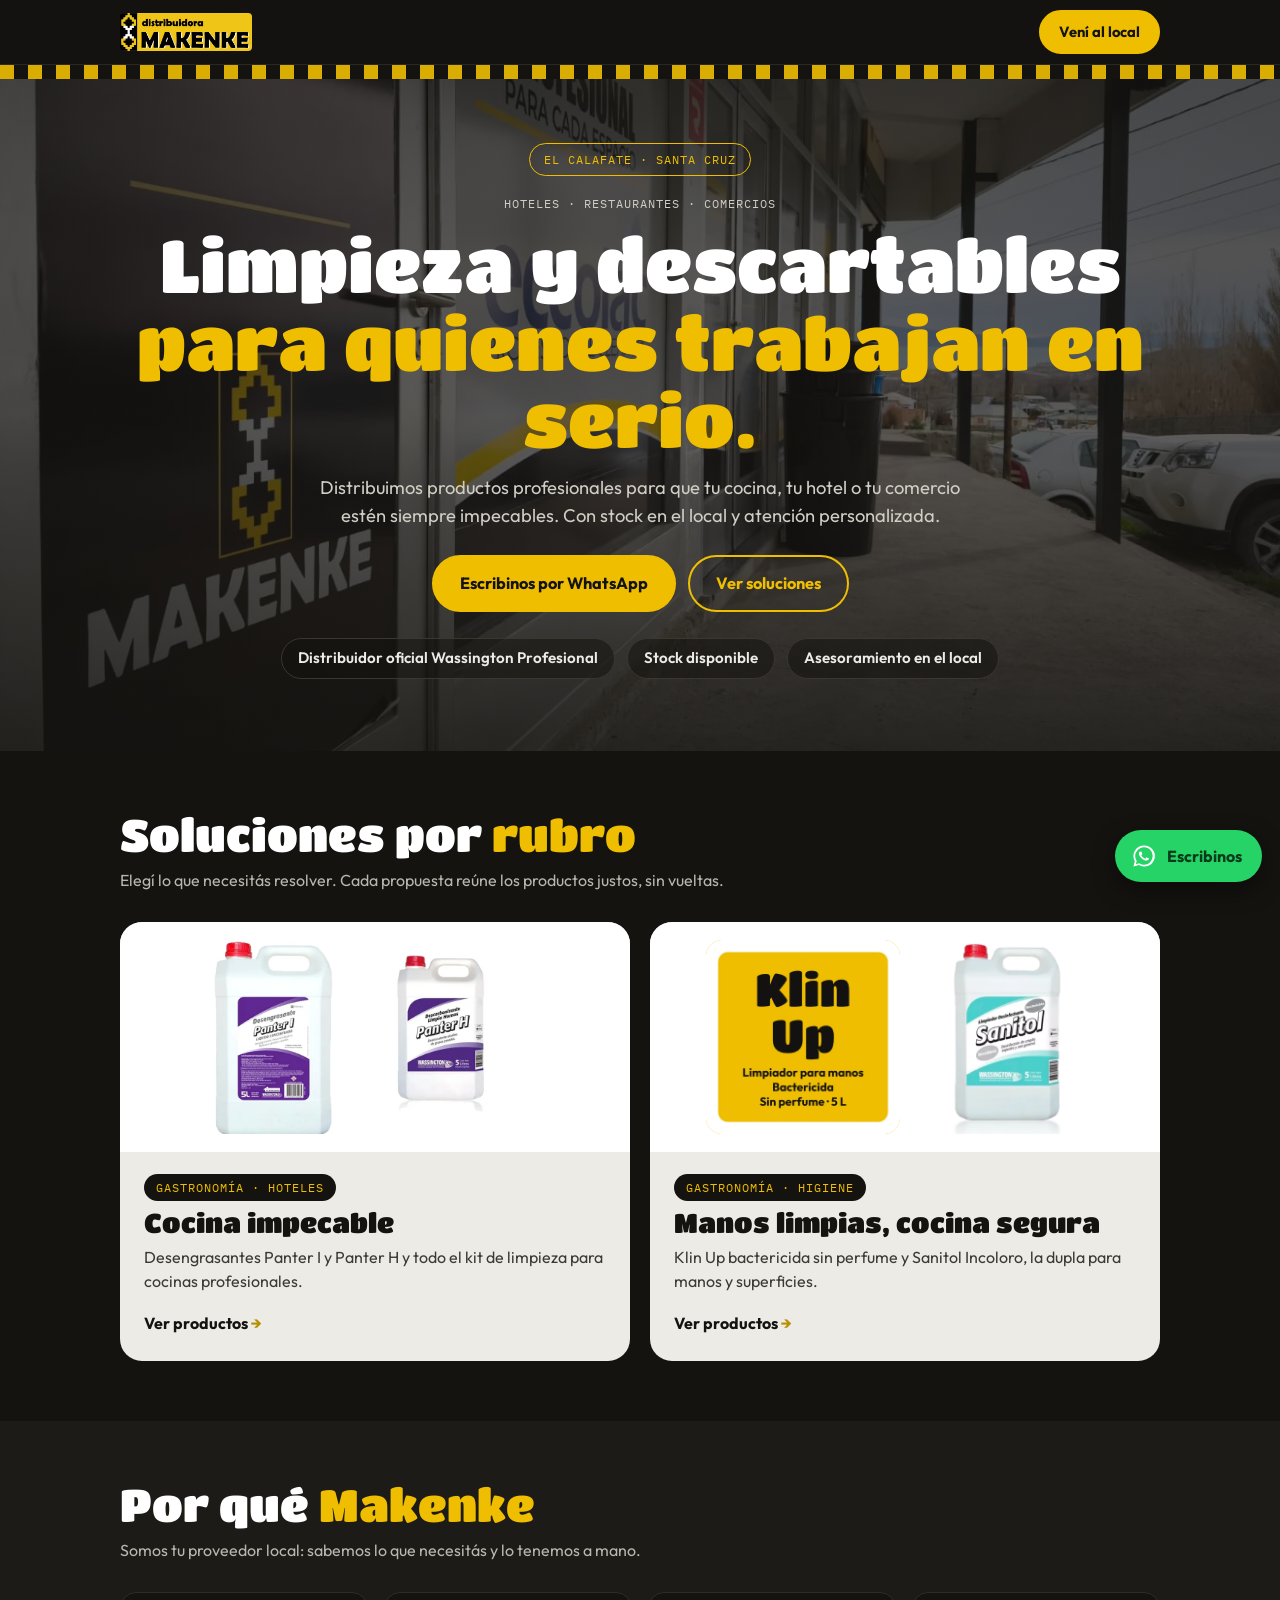
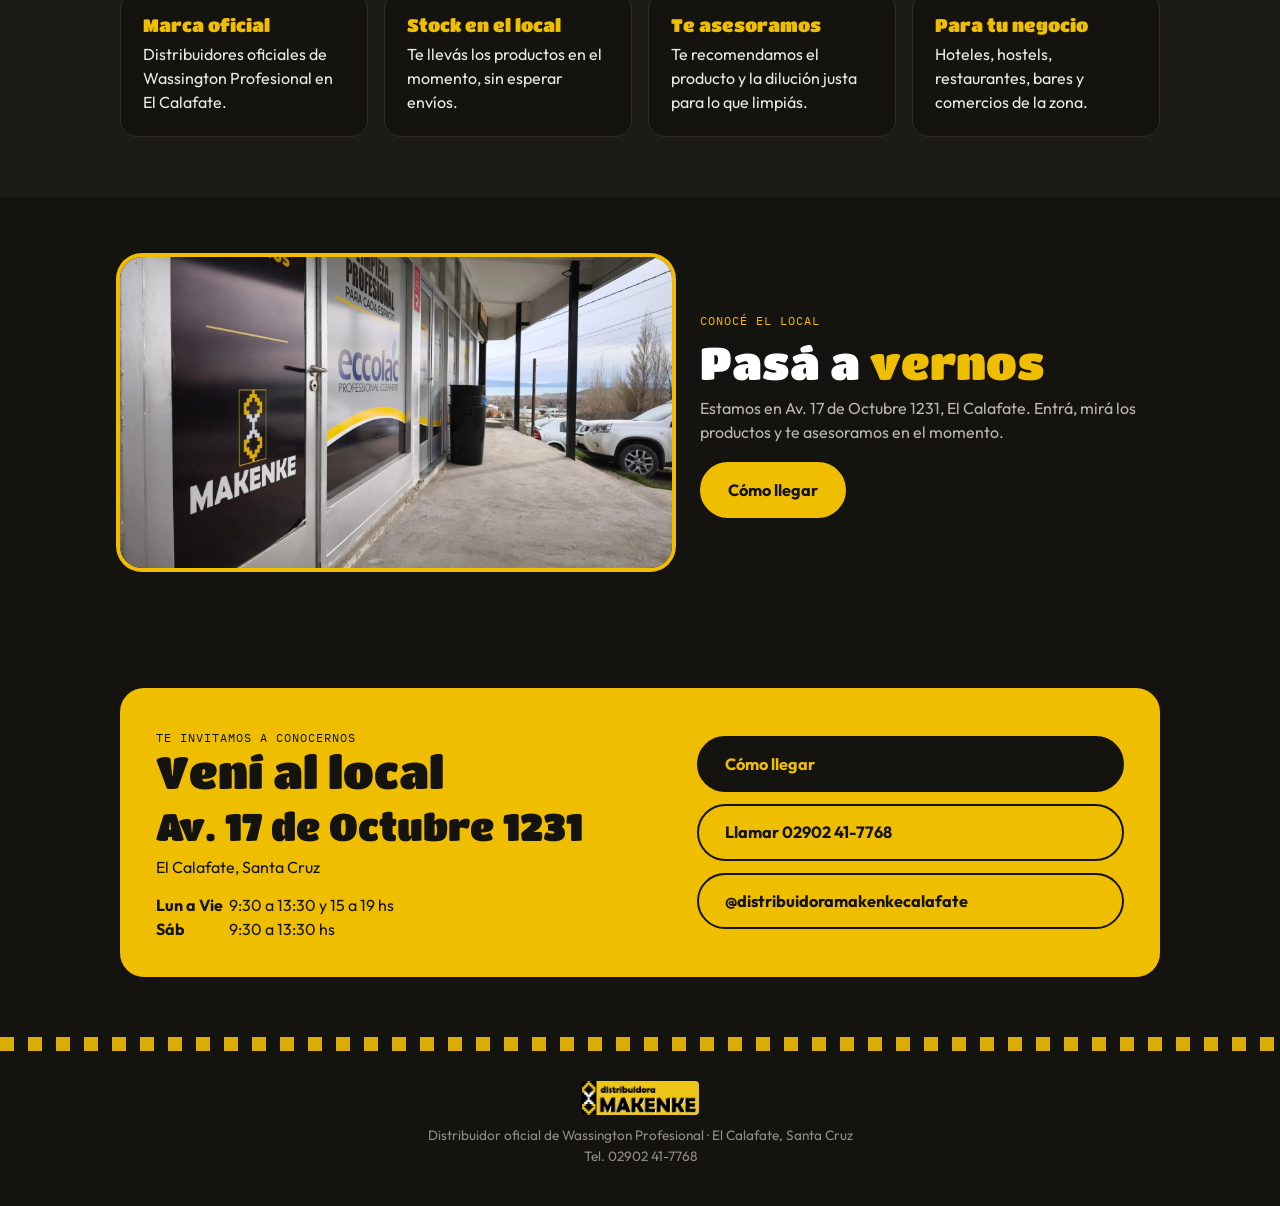
==== commit 3915e29a: "Actualizacion de gastronomia" ====
--- a/index.html
+++ b/index.html
@@ -7,6 +7,10 @@
 <link href="https://fonts.googleapis.com/css2?family=Titan+One&family=Outfit:wght@400;500;600;700&family=IBM+Plex+Mono:wght@500&display=swap" rel="stylesheet">
 <link rel="stylesheet" href="/assets/css/base.css">
 <style>
+.hero-bg{background:linear-gradient(180deg,rgba(20,19,16,.78) 0%,rgba(20,19,16,.66) 50%,rgba(20,19,16,.92) 100%),var(--hero-img,none) center/cover no-repeat}
+.local{display:grid;grid-template-columns:1.2fr 1fr;gap:28px;align-items:center}
+.local img{border-radius:22px;width:100%;height:100%;max-height:420px;object-fit:cover;box-shadow:0 0 0 4px var(--y)}
+@media(max-width:760px){.local{grid-template-columns:1fr}}
 .tiles{display:grid;grid-template-columns:repeat(auto-fit,minmax(300px,1fr));gap:20px}
 .tile{display:flex;flex-direction:column;text-decoration:none;background:var(--p);color:var(--k);border-radius:22px;overflow:hidden;transition:transform .2s,box-shadow .2s;box-shadow:0 0 0 0 var(--y)}
 .tile:hover{transform:translateY(-4px);box-shadow:0 0 0 4px var(--y)}
@@ -30,7 +34,7 @@
 <header><div class="wrap"><a href="#top"><img src="/assets/img/brand/logo-makenke.jpg" alt="Distribuidora Makenke"></a><a class="btn" href="#visitanos">Vení al local</a></div></header>
 <div class="guard"></div>
 <main id="top">
-<div class="hero"><div class="hero-bg" data-parallax style="--hero-img:url(/assets/img/home/fondo-cocina.webp)" aria-hidden="true"></div><div class="wrap" data-parallax-content>
+<div class="hero"><div class="hero-bg" data-parallax style="--hero-img:url(/assets/img/home/frente.webp)" aria-hidden="true"></div><div class="wrap" data-parallax-content>
 <span class="badge mono">El Calafate · Santa Cruz</span>
 <p class="mono kick" style="margin-top:18px;color:#cfcdc4">Hoteles · Restaurantes · Comercios</p>
 <h1>Limpieza y descartables<br><em>para quienes trabajan en serio.</em></h1>
@@ -59,6 +63,11 @@
 <div class="card"><h3>Para tu negocio</h3><p>Hoteles, hostels, restaurantes, bares y comercios de la zona.</p></div>
 </div></div></section>
 
+<section><div class="wrap"><div class="local">
+<img loading="lazy" src="/assets/img/home/frente.webp" alt="Frente del local de Distribuidora Makenke en El Calafate">
+<div><span class="mono y" style="color:var(--y)">Conocé el local</span><h2 style="margin-top:8px">Pasá a <em>vernos</em></h2><p class="sub" style="margin-bottom:18px">Estamos en Av. 17 de Octubre 1231, El Calafate. Entrá, mirá los productos y te asesoramos en el momento.</p><a class="btn" data-link="maps" href="#">Cómo llegar</a></div>
+</div></div></section>
+
 <section id="visitanos"><div class="wrap">
 <div class="visit"><div>
 <span class="mono">Te invitamos a conocernos</span>
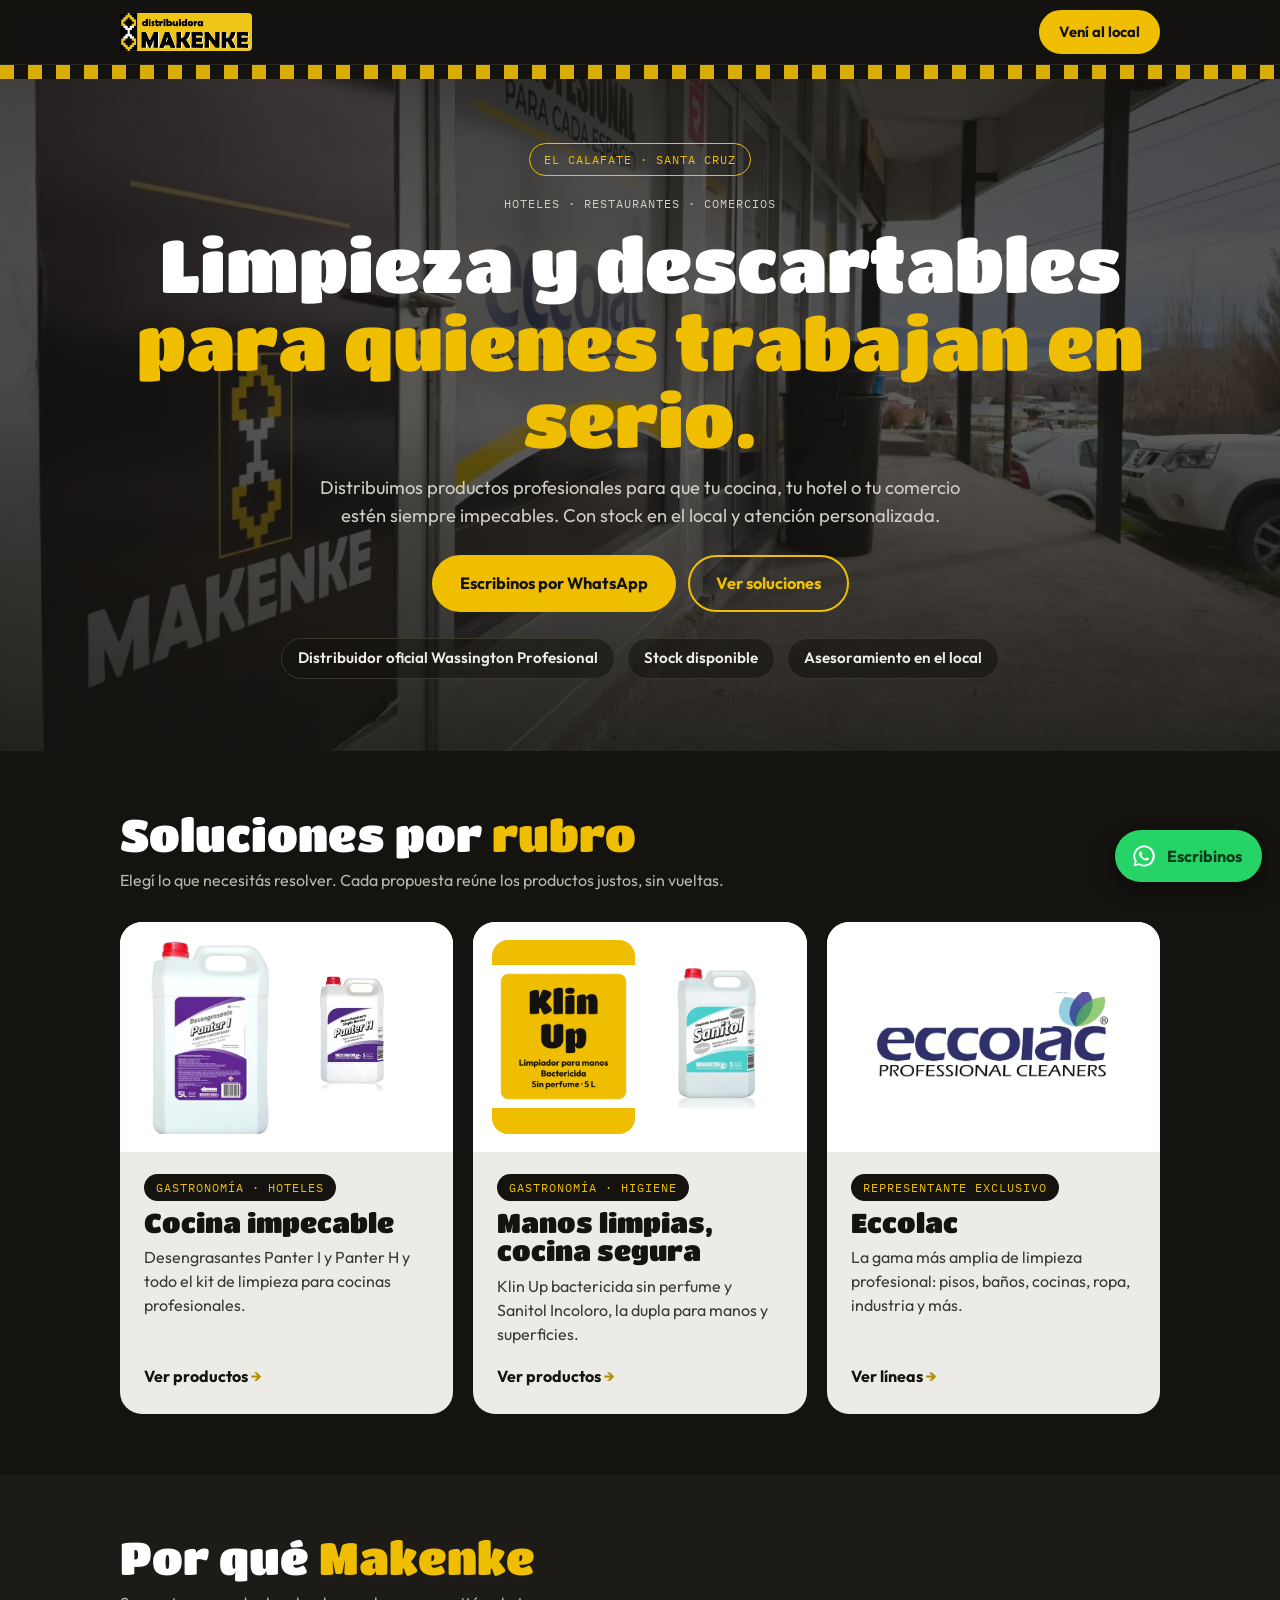
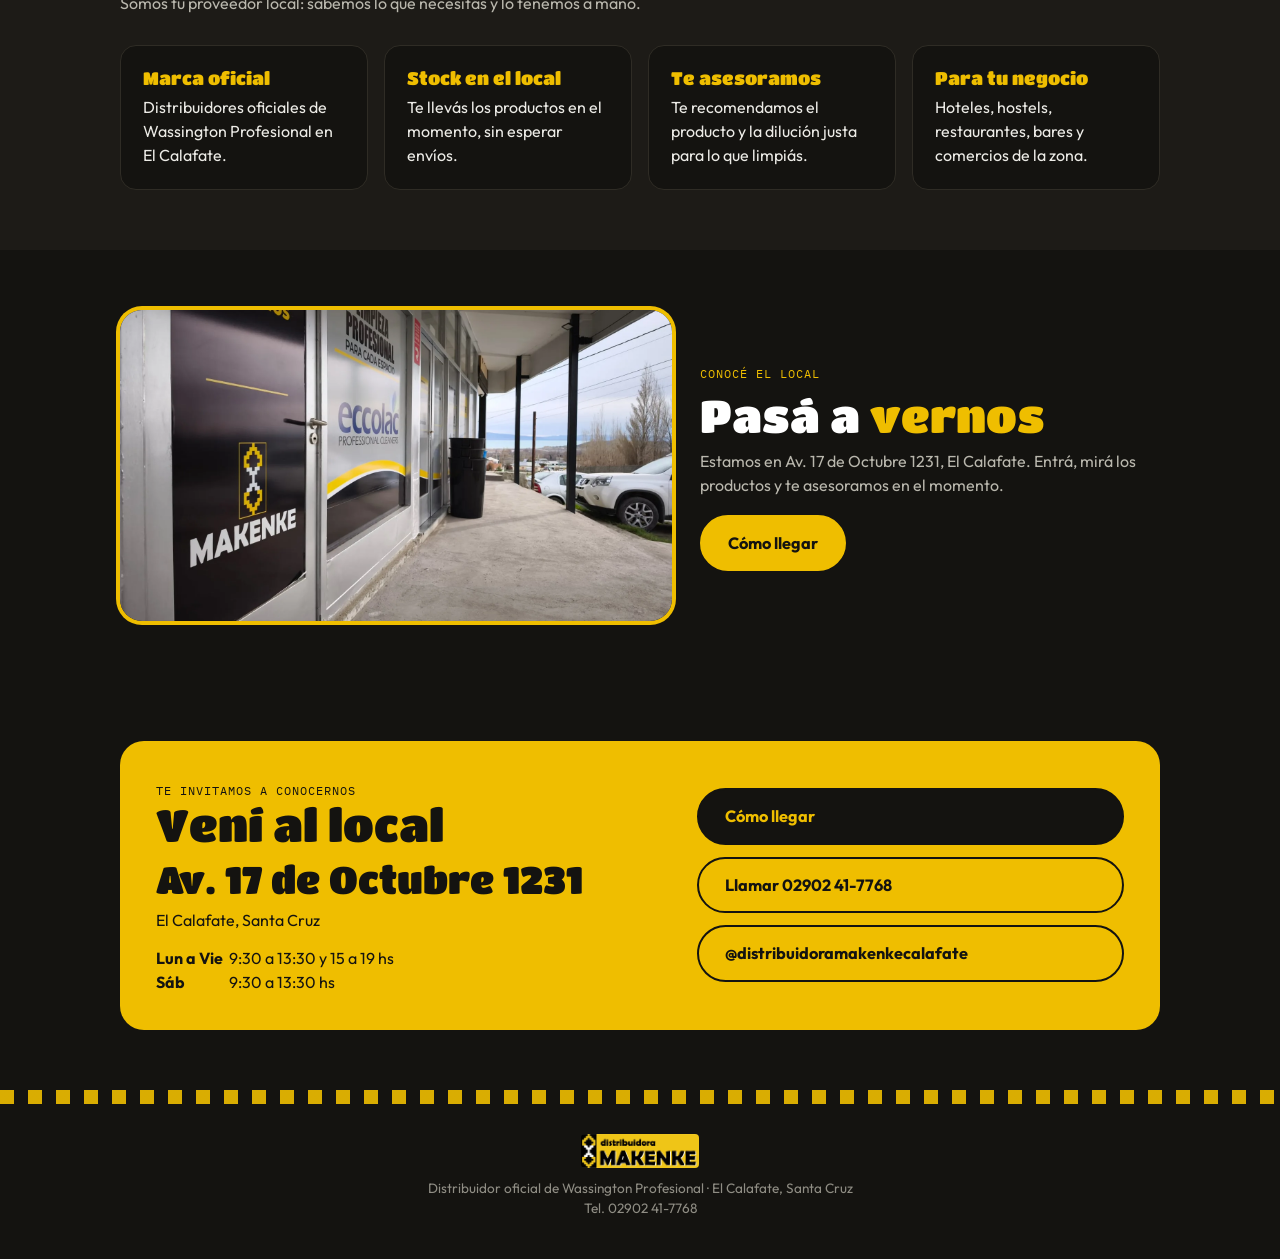
==== commit ce846c9f: "Correccion de index" ====
--- a/index.html
+++ b/index.html
@@ -51,6 +51,8 @@
 <div class="tx"><span class="tag mono">Gastronomía · Hoteles</span><h3>Cocina impecable</h3><p>Desengrasantes Panter I y Panter H y todo el kit de limpieza para cocinas profesionales.</p><span class="go">Ver productos</span></div></a>
 <a class="tile" href="/limpieza-de-manos-gastronomia/"><div class="im"><img class="ku" src="/assets/img/home/klinup-card.webp" alt="Klin Up limpiador para manos"><img src="/assets/img/home/sanitol-incoloro.webp" alt="Sanitol Incoloro"></div>
 <div class="tx"><span class="tag mono">Gastronomía · Higiene</span><h3>Manos limpias, cocina segura</h3><p>Klin Up bactericida sin perfume y Sanitol Incoloro, la dupla para manos y superficies.</p><span class="go">Ver productos</span></div></a>
+<a class="tile" href="/eccolac/"><div class="im" style="background:#fff"><img src="/assets/img/home/eccolac-logo.webp" alt="Eccolac Professional Cleaners" style="max-width:80%"></div>
+<div class="tx"><span class="tag mono">Representante exclusivo</span><h3>Eccolac</h3><p>La gama más amplia de limpieza profesional: pisos, baños, cocinas, ropa, industria y más.</p><span class="go">Ver líneas</span></div></a>
 </div></div></section>
 
 <section class="alt"><div class="wrap">
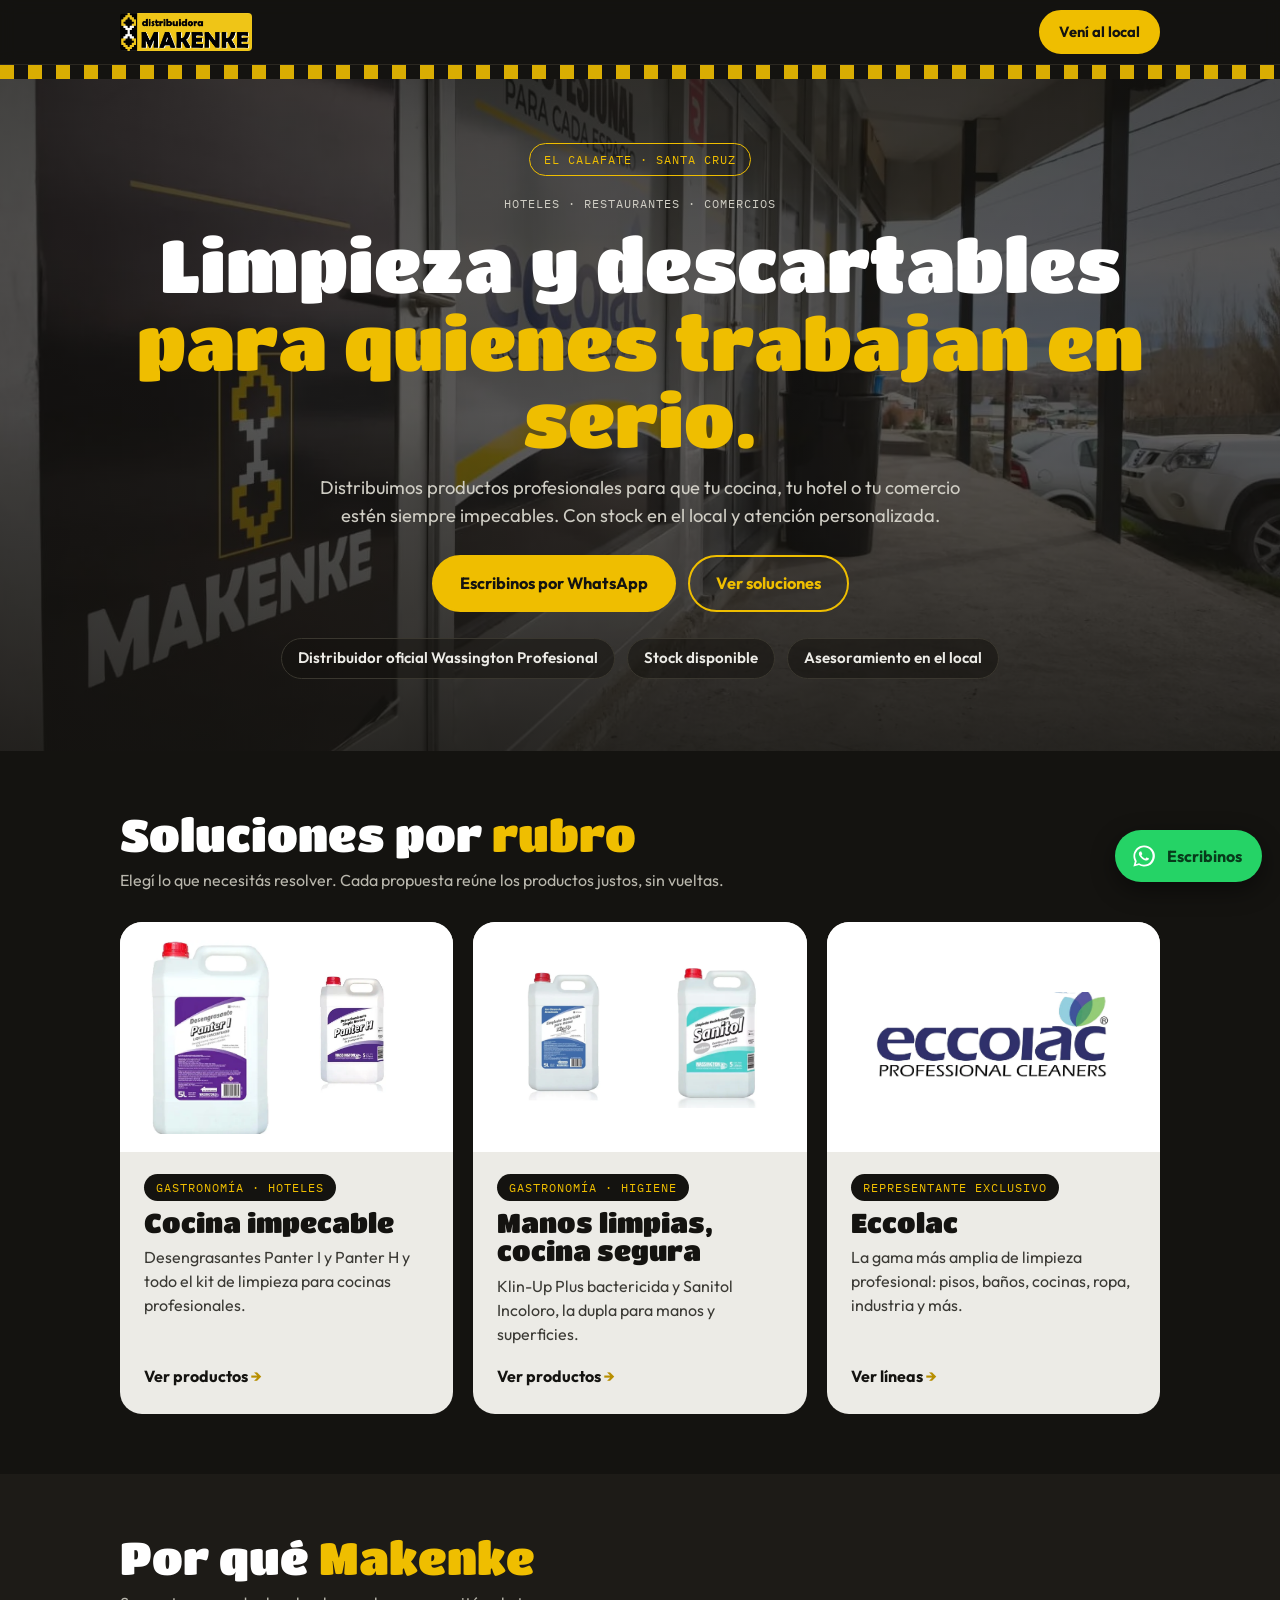
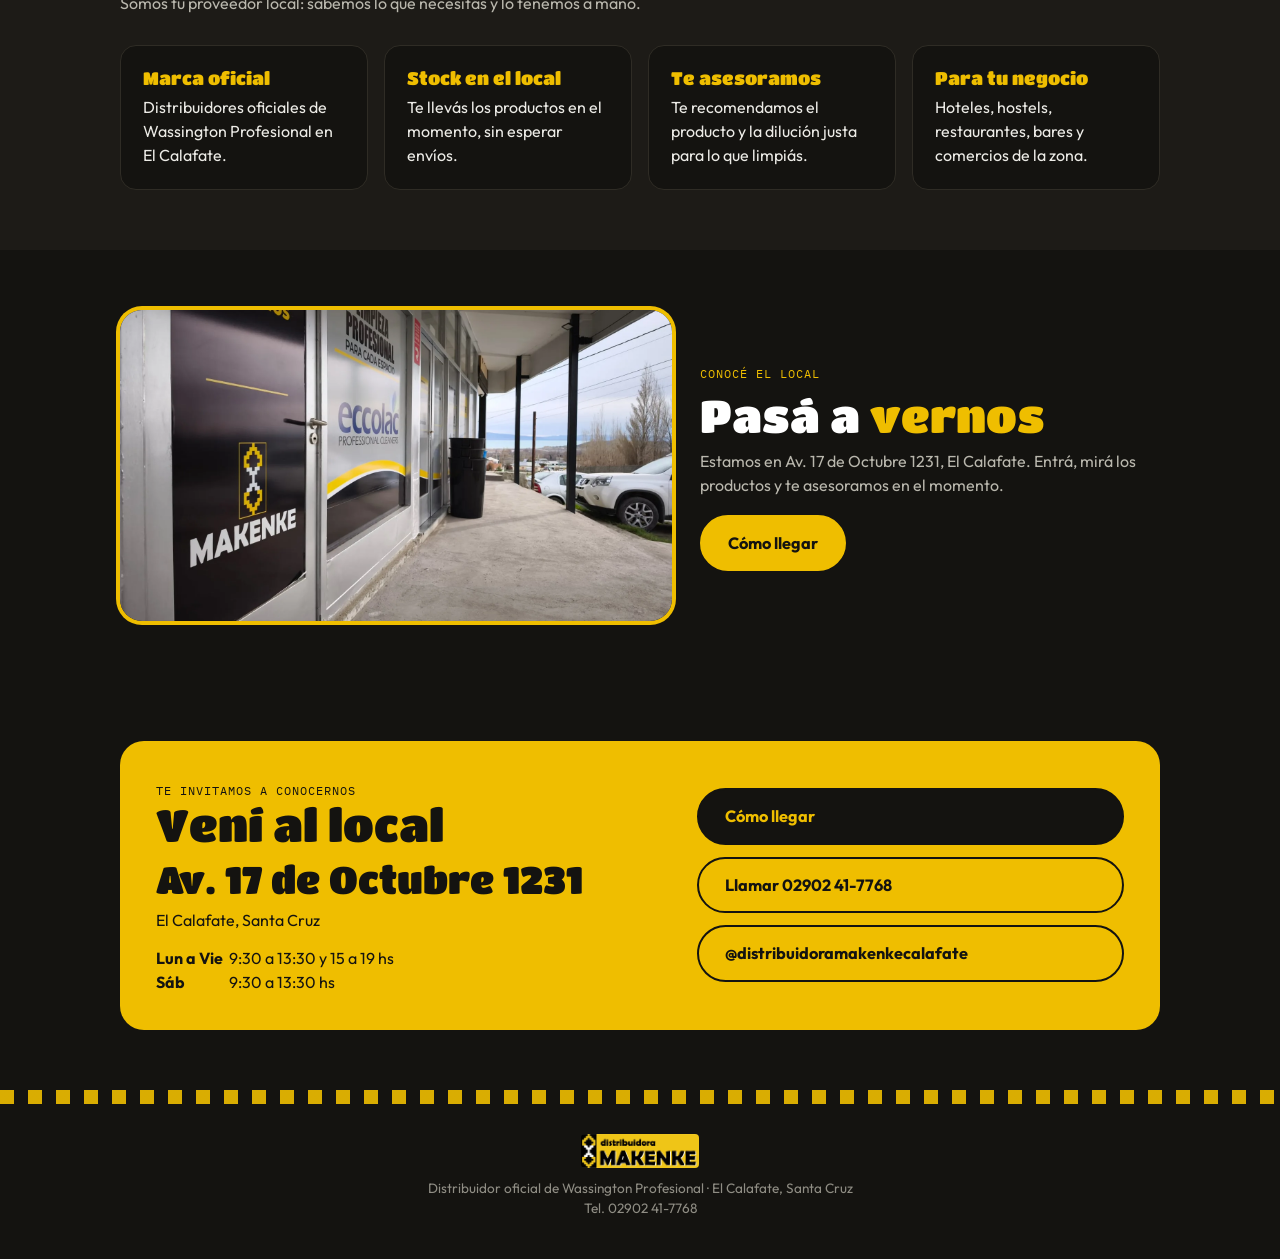
==== commit f608651a: "Cambios en el index" ====
--- a/index.html
+++ b/index.html
@@ -49,8 +49,8 @@
 <div class="tiles">
 <a class="tile" href="/limpieza-cocina-profesional/"><div class="im"><img src="/assets/img/home/panter-i-5l.webp" alt="Panter I desengrasante"><img src="/assets/img/home/panter-h-5l.webp" alt="Panter H descarbonizante"></div>
 <div class="tx"><span class="tag mono">Gastronomía · Hoteles</span><h3>Cocina impecable</h3><p>Desengrasantes Panter I y Panter H y todo el kit de limpieza para cocinas profesionales.</p><span class="go">Ver productos</span></div></a>
-<a class="tile" href="/limpieza-de-manos-gastronomia/"><div class="im"><img class="ku" src="/assets/img/home/klinup-card.webp" alt="Klin Up limpiador para manos"><img src="/assets/img/home/sanitol-incoloro.webp" alt="Sanitol Incoloro"></div>
-<div class="tx"><span class="tag mono">Gastronomía · Higiene</span><h3>Manos limpias, cocina segura</h3><p>Klin Up bactericida sin perfume y Sanitol Incoloro, la dupla para manos y superficies.</p><span class="go">Ver productos</span></div></a>
+<a class="tile" href="/limpieza-de-manos-gastronomia/"><div class="im"><img src="/assets/img/home/klinup-plus.webp" alt="Klin-Up Plus limpiador para manos"><img src="/assets/img/home/sanitol-incoloro.webp" alt="Sanitol Incoloro"></div>
+<div class="tx"><span class="tag mono">Gastronomía · Higiene</span><h3>Manos limpias, cocina segura</h3><p>Klin-Up Plus bactericida y Sanitol Incoloro, la dupla para manos y superficies.</p><span class="go">Ver productos</span></div></a>
 <a class="tile" href="/eccolac/"><div class="im" style="background:#fff"><img src="/assets/img/home/eccolac-logo.webp" alt="Eccolac Professional Cleaners" style="max-width:80%"></div>
 <div class="tx"><span class="tag mono">Representante exclusivo</span><h3>Eccolac</h3><p>La gama más amplia de limpieza profesional: pisos, baños, cocinas, ropa, industria y más.</p><span class="go">Ver líneas</span></div></a>
 </div></div></section>
